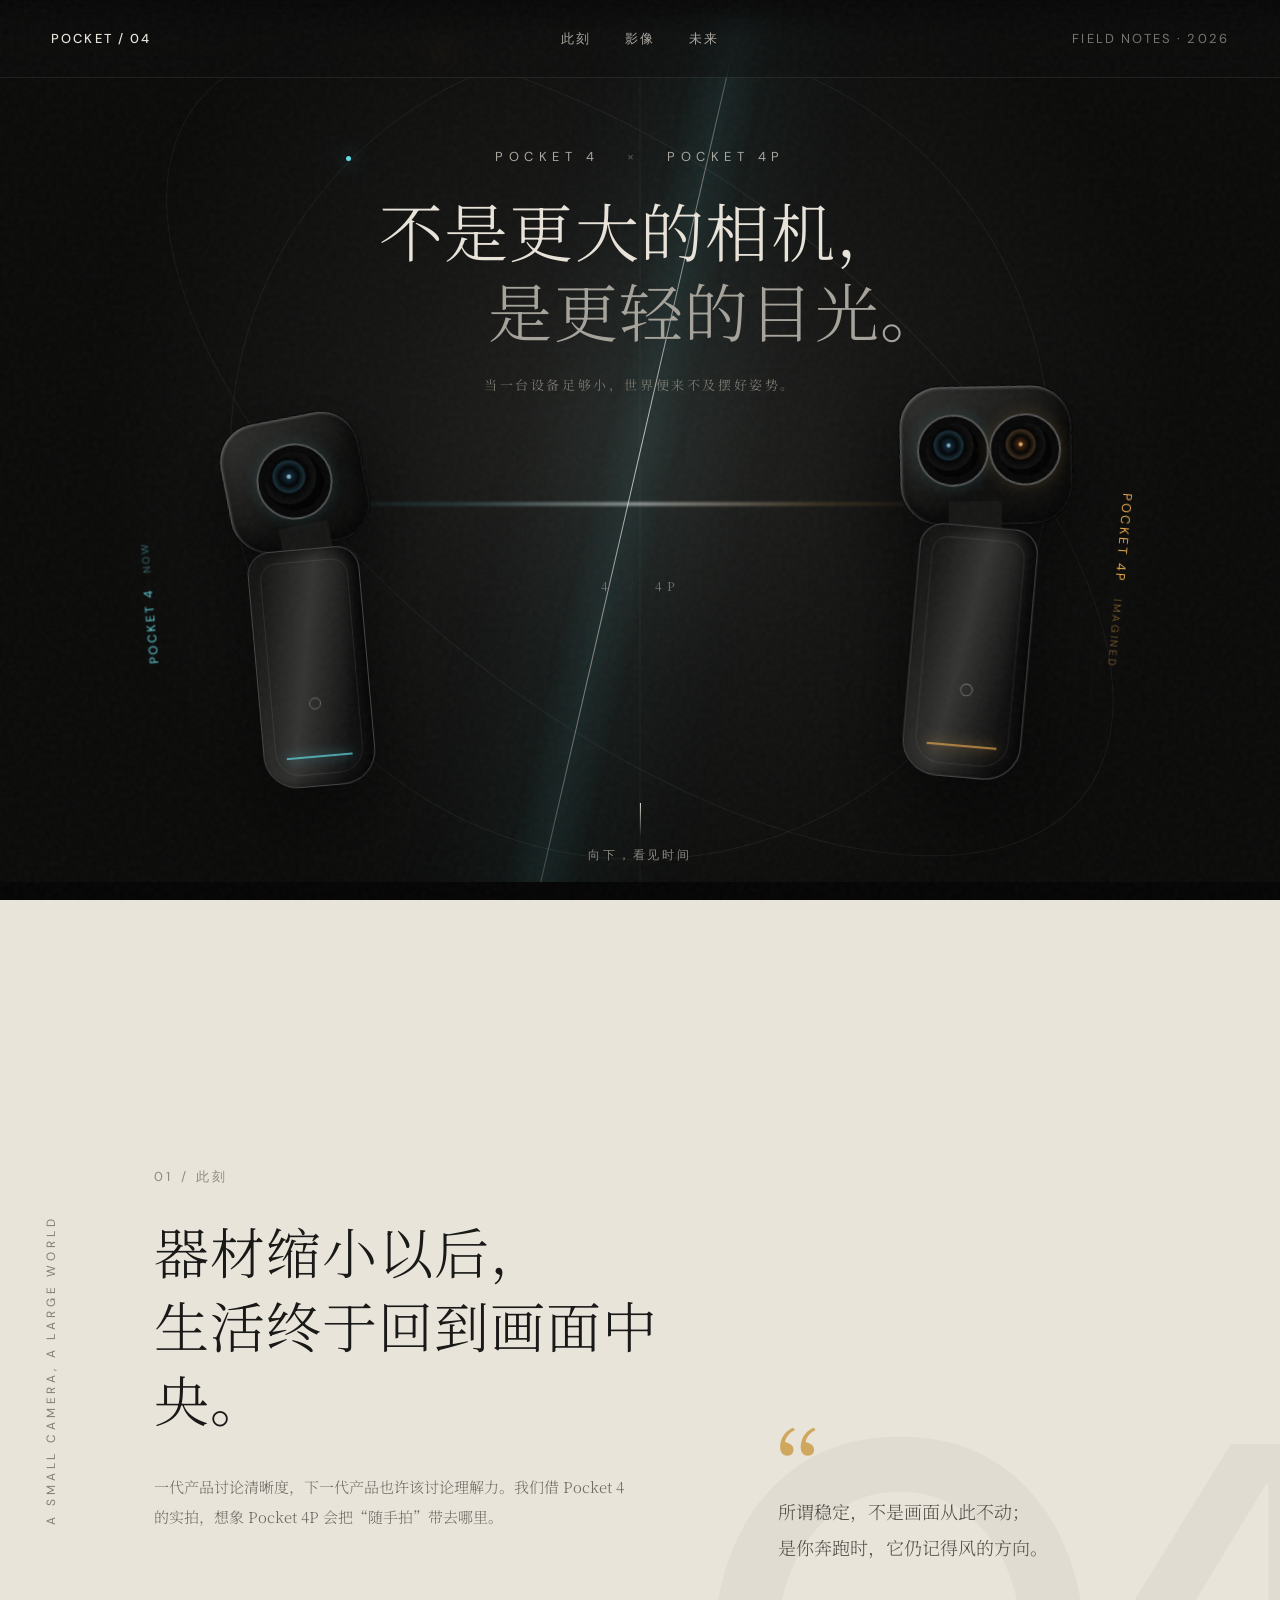
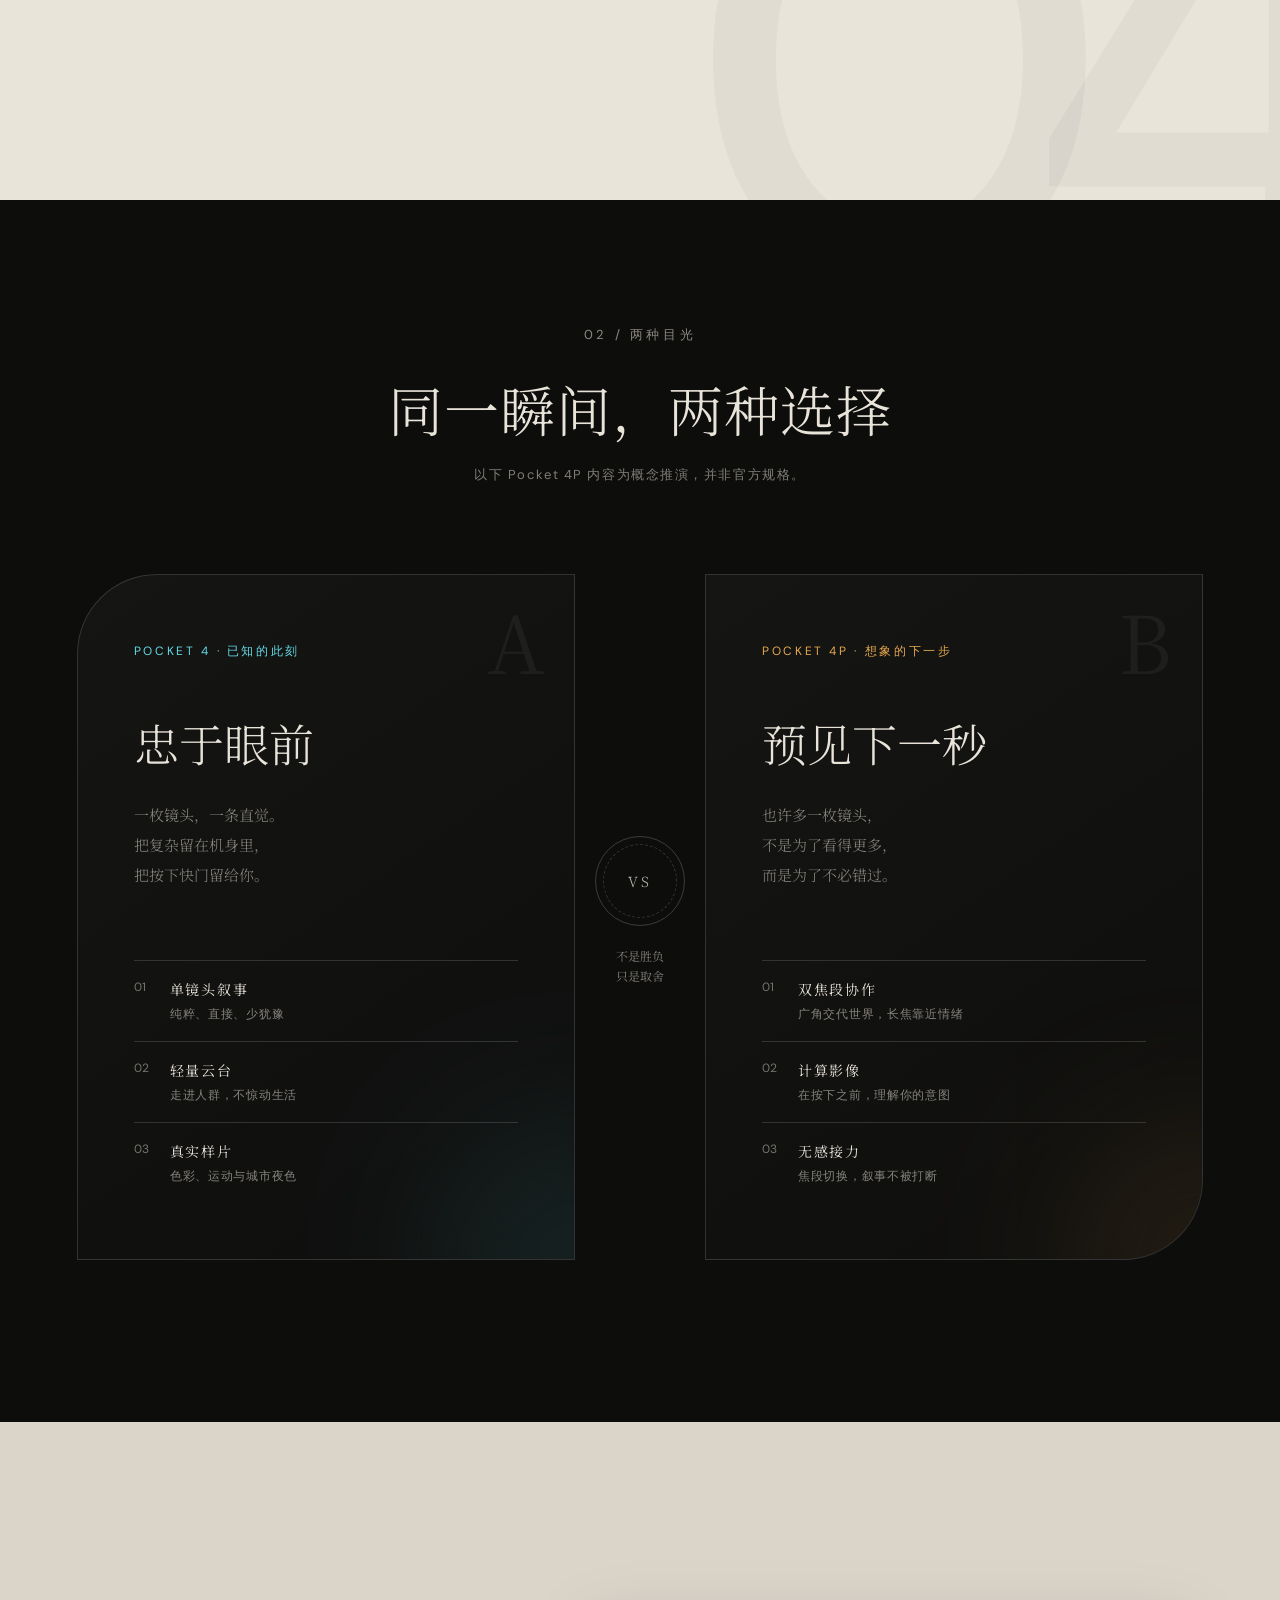
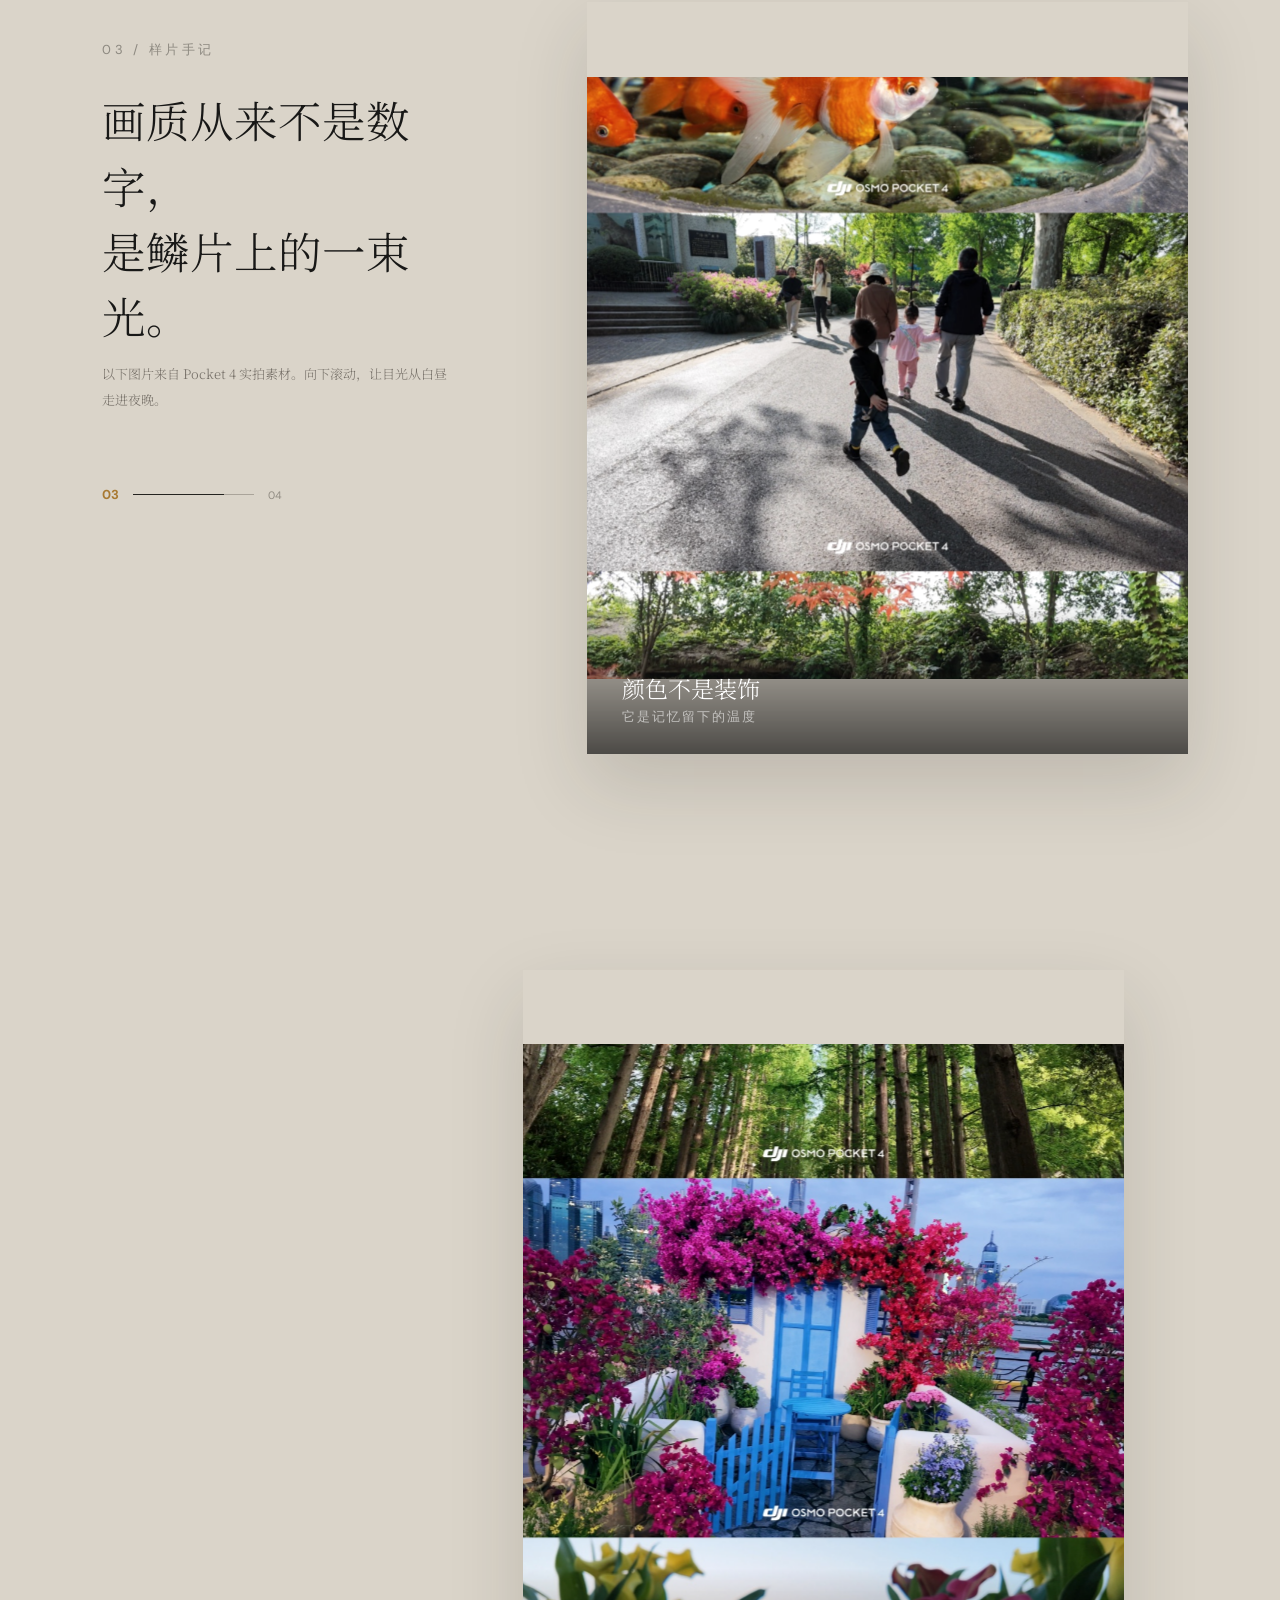
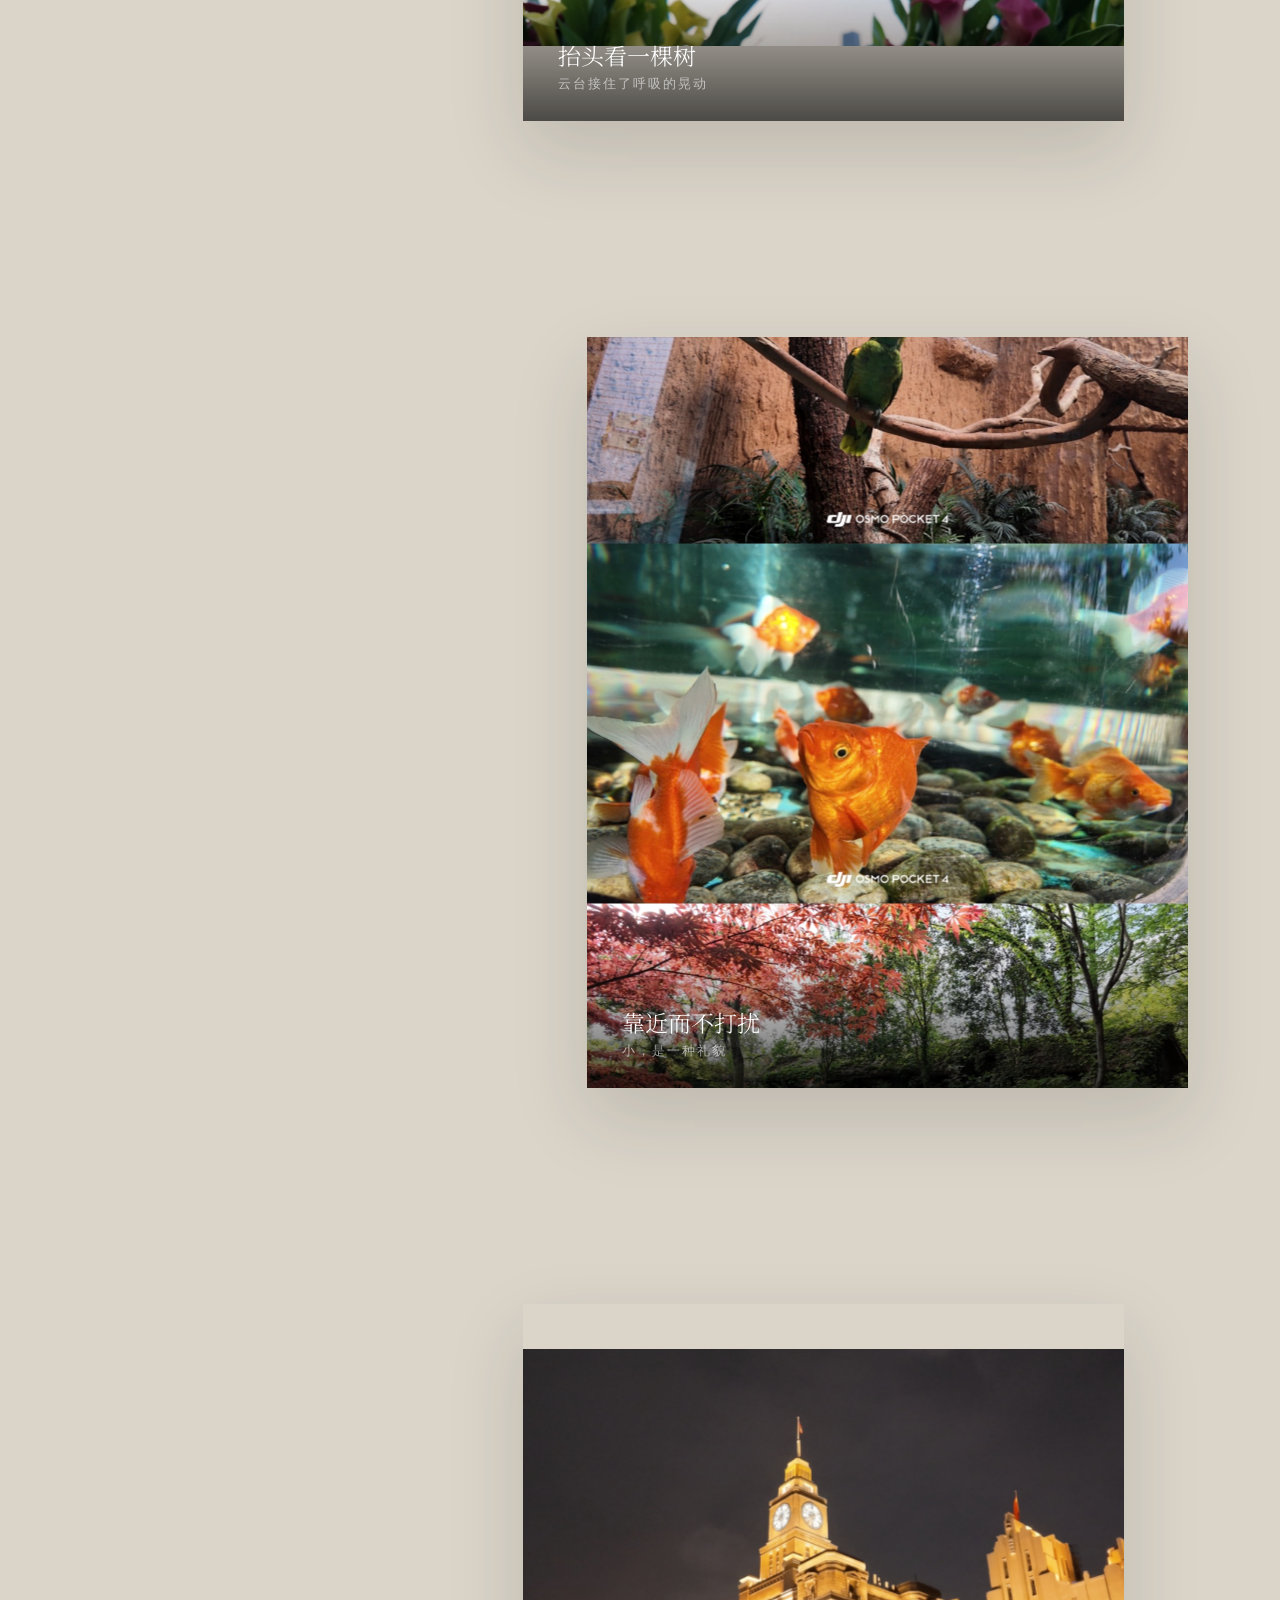
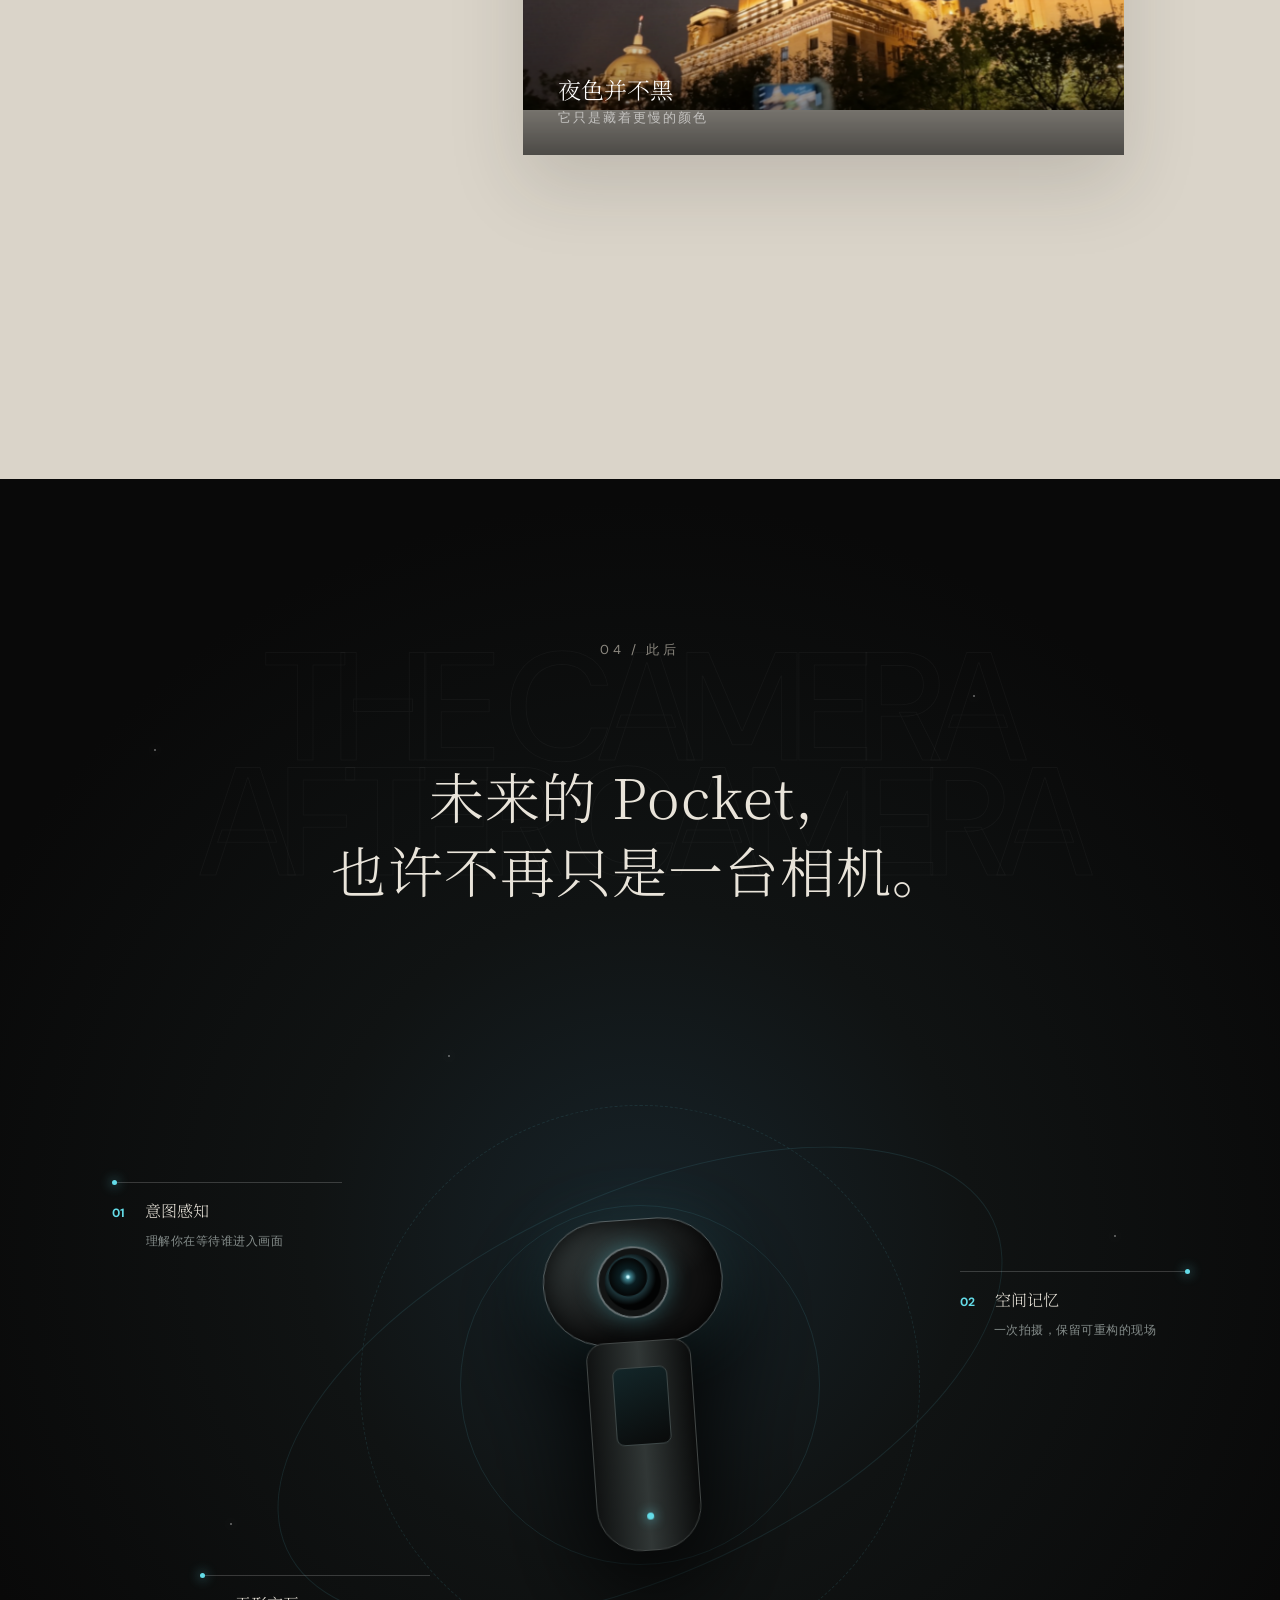
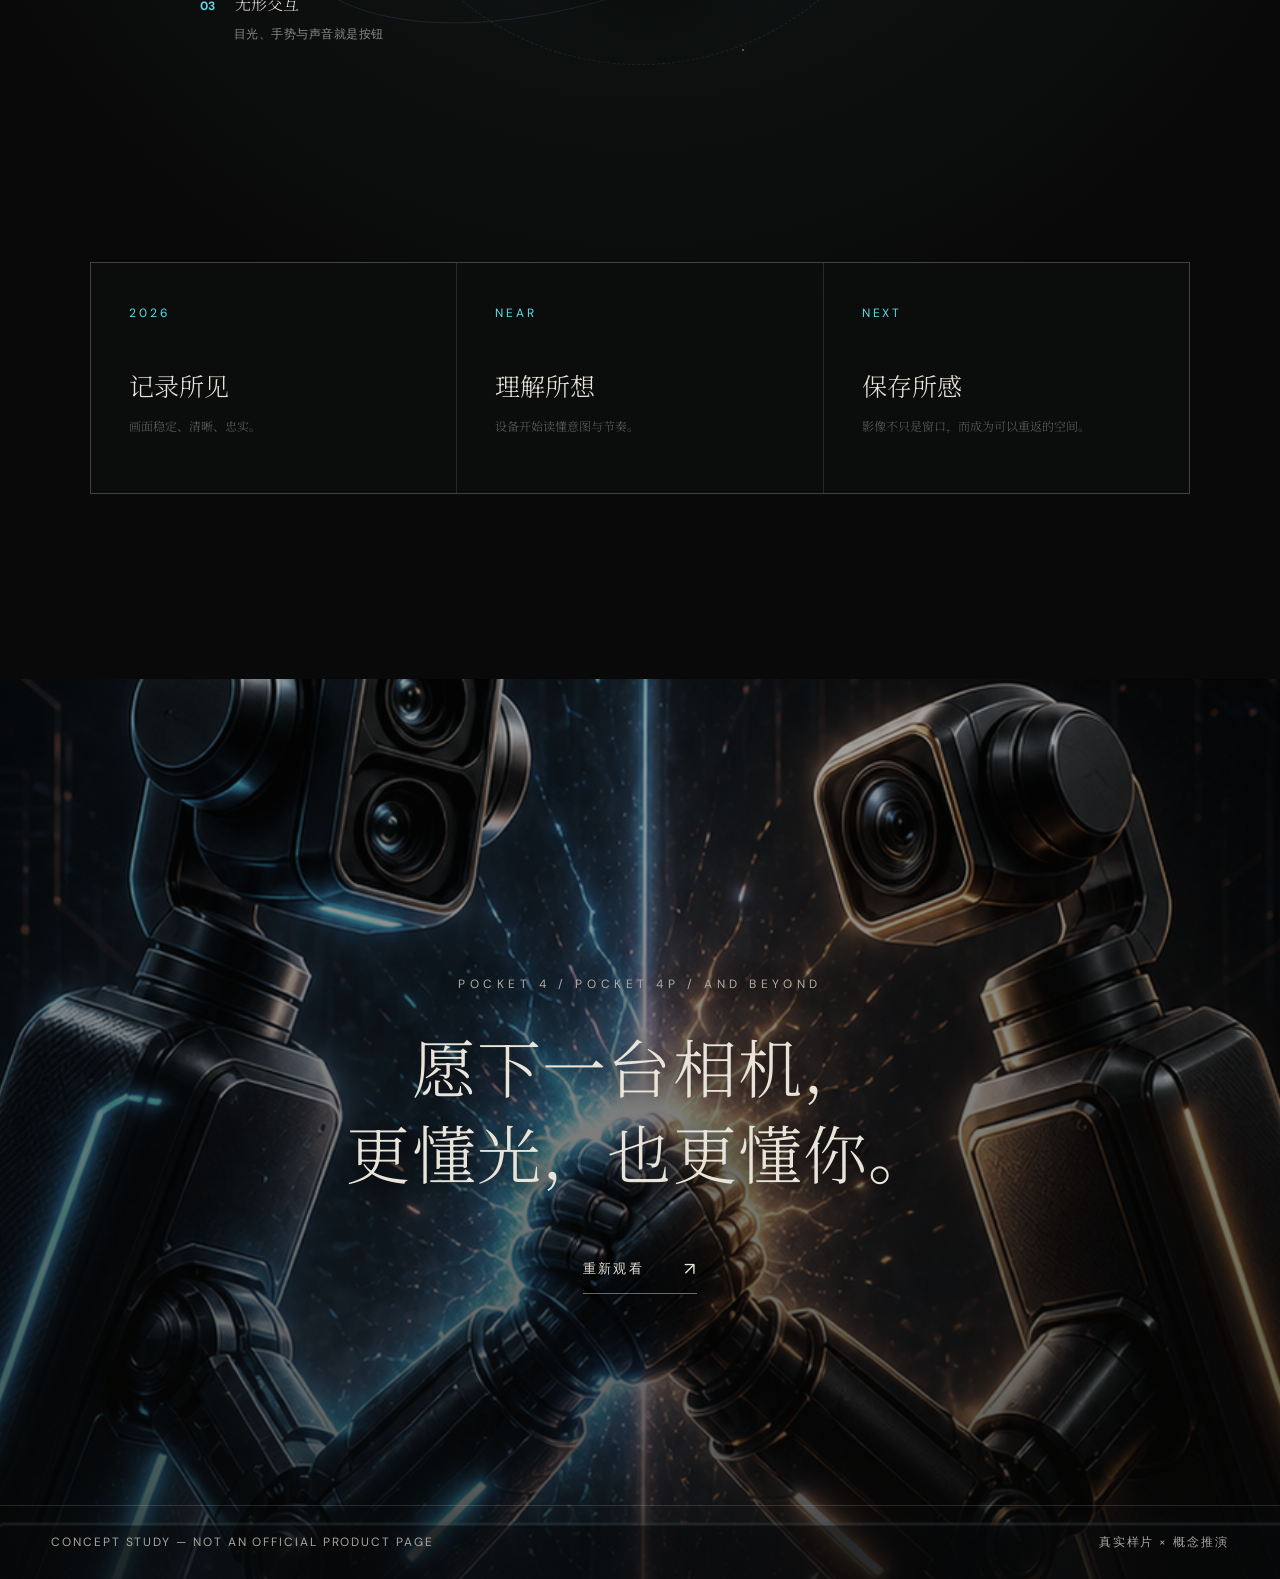
==== public/experience.html @ 09834d15 "Publish Pocket 4 concept site" ====
<!doctype html>
<html lang="zh-CN">
<head>
  <meta charset="UTF-8">
  <meta name="viewport" content="width=device-width, initial-scale=1.0">
  <meta name="theme-color" content="#0b0b0a">
  <title>Pocket 4 × Pocket 4P｜一场关于看见的想象</title>
  <link rel="stylesheet" href="./style.css">
</head>
<body>
  <div class="film-intro" aria-hidden="true">
    <div class="film-intro__mark">
      <span>POCKET / FIELD STUDY</span>
      <b>04</b>
      <i>LOOK CLOSER</i>
    </div>
    <div class="film-intro__shutter"></div>
  </div>
  <div class="cinema-bar cinema-bar--top" aria-hidden="true"></div>
  <div class="cinema-bar cinema-bar--bottom" aria-hidden="true"></div>
  <div class="grain" aria-hidden="true"></div>
  <div class="cursor-glow" aria-hidden="true"></div>
  <div class="progress" aria-hidden="true"><span></span></div>

  <header class="topbar">
    <a class="brand" href="#top" aria-label="返回顶部">POCKET / 04</a>
    <nav>
      <a href="#compare">此刻</a>
      <a href="#images">影像</a>
      <a href="#future">未来</a>
    </nav>
    <span class="edition">FIELD NOTES · 2026</span>
  </header>

  <main id="top">
    <section class="hero">
      <div class="hero-beam" aria-hidden="true"></div>
      <div class="hero-flare" aria-hidden="true"></div>
      <div class="hero-orbit orbit-a"></div>
      <div class="hero-orbit orbit-b"></div>
      <div class="hero-copy">
        <p class="eyebrow reveal">POCKET 4 <i>×</i> POCKET 4P</p>
        <h1 class="reveal">
          <span>不是更大的相机，</span>
          <em>是更轻的目光。</em>
        </h1>
        <p class="hero-intro reveal">当一台设备足够小，世界便来不及摆好姿势。</p>
      </div>

      <div class="device-stage" aria-label="Pocket 4 与 Pocket 4P 概念设备">
        <div class="device device-4" data-depth="-0.7">
          <span class="device-label">POCKET 4 <small>NOW</small></span>
          <div class="gimbal">
            <i class="lens"></i>
          </div>
          <div class="body"><i></i><b></b></div>
        </div>
        <div class="versus">4 <i>/</i> 4P</div>
        <div class="device device-4p" data-depth="0.9">
          <span class="device-label">POCKET 4P <small>IMAGINED</small></span>
          <div class="gimbal dual">
            <i class="lens"></i><i class="lens second"></i>
          </div>
          <div class="body"><i></i><b></b></div>
        </div>
      </div>

      <div class="scroll-cue"><span></span>向下，看见时间</div>
    </section>

    <section class="manifesto">
      <p class="vertical-note">A SMALL CAMERA, A LARGE WORLD</p>
      <div class="manifesto-copy reveal">
        <span class="chapter">01 / 此刻</span>
        <h2>器材缩小以后，<br>生活终于回到画面中央。</h2>
        <p>一代产品讨论清晰度，下一代产品也许该讨论理解力。我们借 Pocket 4 的实拍，想象 Pocket 4P 会把“随手拍”带去哪里。</p>
      </div>
      <div class="quote reveal">
        <b>“</b>
        <p>所谓稳定，不是画面从此不动；<br>是你奔跑时，它仍记得风的方向。</p>
      </div>
    </section>

    <section class="compare" id="compare">
      <div class="section-head reveal">
        <span class="chapter">02 / 两种目光</span>
        <h2>同一瞬间，两种选择</h2>
        <p>以下 Pocket 4P 内容为概念推演，并非官方规格。</p>
      </div>

      <div class="compare-rail">
        <article class="spec-card cyan reveal">
          <span class="card-index">A</span>
          <p class="kicker">POCKET 4 · 已知的此刻</p>
          <h3>忠于眼前</h3>
          <p class="card-poem">一枚镜头，一条直觉。<br>把复杂留在机身里，<br>把按下快门留给你。</p>
          <ul>
            <li><span>01</span><b>单镜头叙事</b><small>纯粹、直接、少犹豫</small></li>
            <li><span>02</span><b>轻量云台</b><small>走进人群，不惊动生活</small></li>
            <li><span>03</span><b>真实样片</b><small>色彩、运动与城市夜色</small></li>
          </ul>
          <div class="card-glow"></div>
        </article>

        <div class="dial reveal" aria-hidden="true">
          <div class="dial-ring"><span>VS</span></div>
          <p>不是胜负<br>只是取舍</p>
        </div>

        <article class="spec-card amber reveal">
          <span class="card-index">B</span>
          <p class="kicker">POCKET 4P · 想象的下一步</p>
          <h3>预见下一秒</h3>
          <p class="card-poem">也许多一枚镜头，<br>不是为了看得更多，<br>而是为了不必错过。</p>
          <ul>
            <li><span>01</span><b>双焦段协作</b><small>广角交代世界，长焦靠近情绪</small></li>
            <li><span>02</span><b>计算影像</b><small>在按下之前，理解你的意图</small></li>
            <li><span>03</span><b>无感接力</b><small>焦段切换，叙事不被打断</small></li>
          </ul>
          <div class="card-glow"></div>
        </article>
      </div>
    </section>

    <section class="image-story" id="images">
      <div class="sticky-copy">
        <span class="chapter">03 / 样片手记</span>
        <h2>画质从来不是数字，<br>是鳞片上的一束光。</h2>
        <p>以下图片来自 Pocket 4 实拍素材。向下滚动，让目光从白昼走进夜晚。</p>
        <div class="story-counter"><b>01</b><span></span><small>04</small></div>
      </div>
      <div class="photo-stack">
        <figure class="photo-card" data-index="01">
          <div class="photo-frame"><img src="./assets/dji_export_photo_20260514223009451.jpg" alt="Pocket 4 实拍金鱼与林间场景"></div>
          <figcaption><span>颜色不是装饰</span><small>它是记忆留下的温度</small></figcaption>
        </figure>
        <figure class="photo-card" data-index="02">
          <div class="photo-frame"><img src="./assets/dji_export_photo_20260514223326597.jpg" alt="Pocket 4 实拍树林与花园场景"></div>
          <figcaption><span>抬头看一棵树</span><small>云台接住了呼吸的晃动</small></figcaption>
        </figure>
        <figure class="photo-card" data-index="03">
          <div class="photo-frame"><img src="./assets/IMG_20260514_221131.jpg" alt="Pocket 4 实拍动物园场景"></div>
          <figcaption><span>靠近而不打扰</span><small>小，是一种礼貌</small></figcaption>
        </figure>
        <figure class="photo-card landscape" data-index="04">
          <div class="photo-frame"><img src="./assets/lv_0_20260514215409.jpg" alt="Pocket 4 实拍城市夜景"></div>
          <figcaption><span>夜色并不黑</span><small>它只是藏着更慢的颜色</small></figcaption>
        </figure>
      </div>
    </section>

    <section class="future" id="future">
      <div class="future-sky" aria-hidden="true">
        <i></i><i></i><i></i><i></i><i></i><i></i>
      </div>
      <div class="future-intro reveal">
        <span class="chapter">04 / 此后</span>
        <p class="super">THE CAMERA<br>AFTER CAMERA</p>
        <h2>未来的 Pocket，<br>也许不再只是一台相机。</h2>
      </div>

      <div class="future-device reveal">
        <div class="halo h1"></div><div class="halo h2"></div><div class="halo h3"></div>
        <div class="concept-cam">
          <div class="concept-eye"><i></i></div>
          <div class="concept-body"><span></span><b></b></div>
        </div>
        <div class="callout c1"><b>01</b><span>意图感知</span><small>理解你在等待谁进入画面</small></div>
        <div class="callout c2"><b>02</b><span>空间记忆</span><small>一次拍摄，保留可重构的现场</small></div>
        <div class="callout c3"><b>03</b><span>无形交互</span><small>目光、手势与声音就是按钮</small></div>
      </div>

      <div class="future-lines">
        <article class="reveal"><span>2026</span><h3>记录所见</h3><p>画面稳定、清晰、忠实。</p></article>
        <article class="reveal"><span>NEAR</span><h3>理解所想</h3><p>设备开始读懂意图与节奏。</p></article>
        <article class="reveal"><span>NEXT</span><h3>保存所感</h3><p>影像不只是窗口，而成为可以重返的空间。</p></article>
      </div>
    </section>

    <section class="closing">
      <div class="closing-image" data-depth="0.2"></div>
      <div class="closing-copy reveal">
        <p>POCKET 4 / POCKET 4P / AND BEYOND</p>
        <h2>愿下一台相机，<br>更懂光，也更懂你。</h2>
        <a href="#top">重新观看 <span>↗</span></a>
      </div>
      <footer>
        <span>CONCEPT STUDY — NOT AN OFFICIAL PRODUCT PAGE</span>
        <span>真实样片 × 概念推演</span>
      </footer>
    </section>
  </main>

  <script src="./script.js"></script>
</body>
</html>
---- public/style.css ----
@import url('https://fonts.googleapis.com/css2?family=DM+Sans:wght@300;400;500&family=Noto+Serif+SC:wght@300;400;600&display=swap');

:root {
  --ink: #10100f;
  --paper: #e9e4da;
  --muted: #9c998f;
  --line: rgba(255,255,255,.14);
  --cyan: #64dce8;
  --amber: #e7a94e;
  --serif: "Noto Serif SC", "Songti SC", serif;
  --sans: "DM Sans", "PingFang SC", sans-serif;
}

* { box-sizing: border-box; }
html { scroll-behavior: smooth; background: var(--ink); }
body { margin: 0; color: var(--paper); background: var(--ink); font-family: var(--sans); overflow-x: hidden; }
a { color: inherit; text-decoration: none; }
img { display: block; width: 100%; }

.film-intro {
  position:fixed; inset:0; z-index:120; display:grid; place-items:center; overflow:hidden;
  background:#050505; animation:intro-leave 1s cubic-bezier(.76,0,.24,1) 2.45s forwards;
}
.film-intro::before {
  content:""; position:absolute; inset:0; opacity:.16;
  background:repeating-linear-gradient(90deg,transparent 0 9.8vw,rgba(255,255,255,.15) 9.85vw 9.9vw);
  transform:perspective(500px) rotateX(70deg) scale(1.8); transform-origin:center bottom;
}
.film-intro__mark { position:relative; display:grid; place-items:center; text-align:center; animation:intro-mark 2.1s ease both; }
.film-intro__mark span,.film-intro__mark i { font-size:13px; letter-spacing:.48em; color:#88857e; font-style:normal; }
.film-intro__mark b {
  font:300 clamp(100px,18vw,260px)/.95 var(--serif); letter-spacing:-.08em; color:transparent;
  -webkit-text-stroke:1px rgba(233,228,218,.8); text-shadow:0 0 60px rgba(100,220,232,.13);
}
.film-intro__shutter {
  position:absolute; left:-20%; right:-20%; top:50%; height:1px; background:white;
  box-shadow:0 0 25px 8px rgba(255,255,255,.6),0 0 90px 25px rgba(100,220,232,.25);
  transform:scaleX(0); animation:shutter 1s cubic-bezier(.76,0,.24,1) 1.75s both;
}
@keyframes intro-mark { 0%{opacity:0;filter:blur(18px);transform:scale(.86)} 35%,75%{opacity:1;filter:blur(0);transform:scale(1)} 100%{opacity:0;filter:blur(8px);transform:scale(1.05)} }
@keyframes shutter { 0%{transform:scaleX(0)} 45%{transform:scaleX(1)} 60%{height:1px} 100%{height:120vh;transform:scaleX(1);opacity:0} }
@keyframes intro-leave { to{opacity:0;visibility:hidden;pointer-events:none} }
.cinema-bar { position:fixed; left:0; right:0; height:clamp(8px,1.4vw,22px); background:#050505; z-index:39; pointer-events:none; }
.cinema-bar--top { top:0; }
.cinema-bar--bottom { bottom:0; }

.grain {
  position: fixed; inset: 0; z-index: 50; pointer-events: none; opacity: .045;
  background-image: url("data:image/svg+xml,%3Csvg viewBox='0 0 200 200' xmlns='http://www.w3.org/2000/svg'%3E%3Cfilter id='n'%3E%3CfeTurbulence type='fractalNoise' baseFrequency='.85' numOctaves='4' stitchTiles='stitch'/%3E%3C/filter%3E%3Crect width='100%25' height='100%25' filter='url(%23n)' opacity='.8'/%3E%3C/svg%3E");
}
.cursor-glow {
  position: fixed; width: 36vw; height: 36vw; border-radius: 50%; pointer-events: none; z-index: 0;
  background: radial-gradient(circle, rgba(100,220,232,.06), transparent 65%); transform: translate(-50%,-50%);
  transition: opacity .3s; mix-blend-mode: screen;
}
.progress { position: fixed; left: 0; top: 0; width: 100%; height: 2px; z-index: 80; }
.progress span { display: block; height: 100%; width: 0; background: linear-gradient(90deg,var(--cyan),var(--amber)); }

.topbar {
  position: fixed; z-index: 40; top: 0; left: 0; right: 0; height: 78px; padding: 0 4vw;
  display: grid; grid-template-columns: 1fr auto 1fr; align-items: center;
  border-bottom: 1px solid rgba(255,255,255,.08); backdrop-filter: blur(14px); background: rgba(16,16,15,.42);
  font-size: 13px; letter-spacing: .16em;
}
.brand { font-weight: 500; }
.topbar nav { display: flex; gap: 34px; color: #aaa79f; }
.topbar nav a { transition: color .3s; }
.topbar nav a:hover { color: white; }
.edition { justify-self: end; color: #77756f; }

.hero { min-height: 100svh; position: relative; display: grid; place-items: center; overflow: hidden; isolation: isolate; }
.hero::before {
  content:""; position: absolute; inset: 0;
  background: radial-gradient(circle at 50% 48%, #242422 0, #151514 32%, #0b0b0a 68%);
}
.hero::after {
  content:""; position:absolute; inset:0; opacity:.18;
  background: linear-gradient(90deg,transparent 49.9%,rgba(255,255,255,.2) 50%,transparent 50.1%);
}
.hero-beam {
  position:absolute; z-index:2; left:50%; top:-25%; width:1px; height:150%;
  background:linear-gradient(transparent,rgba(255,255,255,.72),transparent);
  box-shadow:0 0 35px 10px rgba(100,220,232,.12),0 0 120px 45px rgba(100,220,232,.07);
  transform:rotate(13deg); animation:beam-scan 8s ease-in-out infinite;
}
.hero-flare {
  position:absolute; z-index:2; left:50%; top:56%; width:56vw; height:4px; transform:translate(-50%,-50%);
  background:linear-gradient(90deg,transparent,rgba(100,220,232,.35),white,rgba(231,169,78,.35),transparent);
  filter:blur(1px); opacity:.45; animation:flare-breathe 4s ease-in-out infinite;
}
@keyframes beam-scan { 0%,100%{transform:translateX(-25vw) rotate(13deg);opacity:.2} 50%{transform:translateX(25vw) rotate(13deg);opacity:.85} }
@keyframes flare-breathe { 50%{width:80vw;opacity:.75;filter:blur(2px)} }
.hero-orbit { position: absolute; border: 1px solid rgba(255,255,255,.06); border-radius: 50%; animation: spin 36s linear infinite; margin-top:var(--hero-drift,0); }
.hero-orbit::after { content:""; position:absolute; width:5px; height:5px; background:var(--cyan); border-radius:50%; top:14%; left:14%; box-shadow:0 0 20px var(--cyan); }
.orbit-a { width: 64vw; height: 64vw; }
.orbit-b { width: 88vw; height: 42vw; transform: rotate(38deg); animation-direction: reverse; animation-duration: 48s; }
.orbit-b::after { background: var(--amber); box-shadow:0 0 20px var(--amber); }
@keyframes spin { to { transform: rotate(360deg); } }

.hero-copy { position: absolute; z-index: 4; top: 15vh; left: 0; right: 0; text-align: center; pointer-events:none; }
.eyebrow { color:#aaa79f; font-size:13px; letter-spacing:.42em; }
.eyebrow i { margin:0 1.5em; color:#555; font-style:normal; }
.hero h1 { font-family:var(--serif); font-weight:300; font-size:clamp(40px,5vw,78px); line-height:1.25; margin:24px 0 0; letter-spacing:.02em; }
.hero h1 span,.hero h1 em { display:block; }
.hero h1 em { font-style:normal; color:#a6a39b; transform:translateX(1.2em); }
.hero-intro { margin-top:26px; color:#79776f; font-family:var(--serif); letter-spacing:.2em; font-size:13px; }

.device-stage { position:relative; z-index:3; width:min(900px,88vw); height:430px; margin-top:30vh; display:flex; justify-content:space-between; align-items:center; perspective:1200px; }
.device { width:230px; height:390px; position:relative; filter:drop-shadow(0 30px 40px rgba(0,0,0,.65)); transition:transform .18s ease-out; }
.device-label { position:absolute; top:45%; white-space:nowrap; font-size:12px; letter-spacing:.2em; color:var(--cyan); transform:rotate(-90deg); left:-102px; }
.device-label small { opacity:.45; margin-left:10px; }
.device-4p .device-label { color:var(--amber); transform:rotate(90deg); right:-104px; left:auto; }
.gimbal { position:absolute; left:45px; top:12px; width:140px; height:130px; border-radius:38px; background:linear-gradient(145deg,#343432,#10100f 60%); box-shadow:inset 1px 1px 3px #777, inset -5px -8px 18px #050505,0 0 0 1px #020202; transform:rotate(-6deg); }
.gimbal::after { content:""; position:absolute; width:50px; height:70px; background:#171716; bottom:-48px; left:45px; border-radius:0 0 18px 18px; z-index:-1; }
.lens { position:absolute; width:72px; height:72px; top:28px; left:34px; border-radius:50%; background:radial-gradient(circle at 42% 40%,#81adbf 0 3%,#0e2534 6%,#030507 20%,#172c35 32%,#030303 36%,#111 55%,#020202 58%); border:7px solid #080808; box-shadow:0 0 0 2px #555,0 0 18px rgba(100,220,232,.18); }
.dual { width:162px; left:34px; }
.dual .lens { left:18px; width:64px; height:64px; }
.dual .second { left:86px; background:radial-gradient(circle at 42% 40%,#d3a669 0 3%,#40230d 6%,#030303 20%,#382a1a 32%,#030303 36%,#111 55%,#020202 58%); box-shadow:0 0 0 2px #555,0 0 18px rgba(231,169,78,.22); }
.body { position:absolute; top:144px; left:60px; width:112px; height:238px; border-radius:23px 23px 34px 34px; background:linear-gradient(100deg,#0c0c0b,#353533 45%,#111 80%); border:1px solid #444; box-shadow:inset 7px 0 12px rgba(255,255,255,.04), inset -7px 0 14px #050505; }
.body::after { content:""; position:absolute; inset:11px; border:1px solid rgba(255,255,255,.08); border-radius:16px 16px 25px 25px; }
.body i { position:absolute; width:12px; height:12px; border-radius:50%; bottom:76px; left:50%; transform:translateX(-50%); border:1px solid #666; }
.body b { position:absolute; bottom:28px; left:22px; right:22px; height:2px; background:var(--cyan); box-shadow:0 0 12px var(--cyan); opacity:.7; }
.device-4p .body b { background:var(--amber); box-shadow:0 0 12px var(--amber); }
.device-4 { transform:translateY(15px) rotate(-5deg); }
.device-4p { transform:translateY(-5px) rotate(5deg) scale(1.06); }
.versus { font-family:var(--serif); color:#777; font-size:12px; letter-spacing:.4em; }
.versus i { color:#333; font-style:normal; margin:0 9px; }
.scroll-cue { position:absolute; z-index:3; bottom:4vh; left:50%; transform:translateX(-50%); color:#8b8881; font-size:12px; letter-spacing:.24em; display:flex; flex-direction:column; align-items:center; gap:10px; }
.scroll-cue span { width:1px; height:34px; background:linear-gradient(var(--paper),transparent); animation:scroll 1.8s ease-in-out infinite; transform-origin:top; }
@keyframes scroll { 0%,100%{transform:scaleY(.25);opacity:.3} 50%{transform:scaleY(1);opacity:1} }

.manifesto { min-height:100vh; position:relative; display:grid; grid-template-columns:1.2fr .8fr; align-items:center; gap:8vw; padding:12vw; background:var(--paper); color:#191918; overflow:hidden; }
.manifesto::after { content:"04"; position:absolute; right:-.08em; bottom:-.28em; font-size:48vw; font-weight:500; line-height:1; color:rgba(0,0,0,.035); letter-spacing:-.12em; }
.vertical-note { position:absolute; left:4vw; top:50%; transform:rotate(-90deg) translateX(-50%); transform-origin:left; font-size:12px; letter-spacing:.32em; color:#817d75; }
.chapter { display:block; color:#8d8980; font-size:13px; letter-spacing:.28em; margin-bottom:28px; text-transform:uppercase; }
.manifesto h2,.section-head h2,.future h2,.closing h2 { font:300 clamp(34px,4.3vw,68px)/1.35 var(--serif); letter-spacing:.02em; margin:0; }
.manifesto-copy { transform:translateY(var(--manifesto-shift,0)); transition:transform .15s linear; }
.manifesto-copy>p { width:min(480px,100%); color:#6f6b64; font:300 15px/2 var(--serif); margin:36px 0 0; }
.quote { align-self:end; margin-bottom:7vh; position:relative; z-index:2; }
.quote b { font:100px/1 var(--serif); color:#d0a85d; position:absolute; left:-55px; top:-55px; }
.quote p { font:300 18px/2 var(--serif); color:#535049; }

.compare { padding:14vh 6vw 18vh; background:#0d0d0c; min-height:110vh; position:relative; }
.section-head { text-align:center; margin:0 auto 90px; }
.section-head p { color:#817e77; font-size:13px; letter-spacing:.12em; margin-top:20px; }
.compare-rail { display:grid; grid-template-columns:1fr 130px 1fr; max-width:1240px; margin:auto; align-items:center; }
.spec-card { min-height:620px; position:relative; overflow:hidden; padding:56px; border:1px solid var(--line); background:linear-gradient(145deg,rgba(255,255,255,.035),rgba(255,255,255,.008)); }
.spec-card:first-child { border-radius:80px 0 0 0; }
.spec-card:last-child { border-radius:0 0 80px 0; }
.card-index { position:absolute; top:25px; right:30px; font:80px/1 var(--serif); opacity:.06; }
.kicker { font-size:12px; letter-spacing:.22em; color:var(--cyan); }
.amber .kicker { color:var(--amber); }
.spec-card h3 { font:300 45px var(--serif); margin:50px 0 25px; }
.card-poem { color:#8b8881; font:300 15px/2 var(--serif); }
.spec-card ul { list-style:none; padding:0; margin:70px 0 0; }
.spec-card li { display:grid; grid-template-columns:36px 1fr; padding:18px 0; border-top:1px solid var(--line); }
.spec-card li span { grid-row:1/3; color:#77746d; font-size:12px; }
.spec-card li b { font:400 14px var(--serif); letter-spacing:.12em; }
.spec-card li small { color:#85827b; margin-top:7px; font-size:12px; letter-spacing:.06em; }
.card-glow { position:absolute; width:220px; height:220px; right:-110px; bottom:-110px; border-radius:50%; background:var(--cyan); filter:blur(100px); opacity:.18; }
.amber .card-glow { background:var(--amber); }
.dial { position:relative; z-index:3; text-align:center; color:#85817a; font:12px/1.7 var(--serif); }
.dial-ring { width:90px; height:90px; margin:auto auto 20px; border-radius:50%; border:1px solid #3e3d39; display:grid; place-items:center; position:relative; background:#0d0d0c; }
.dial-ring::before { content:""; position:absolute; inset:7px; border:1px dashed #333; border-radius:50%; animation:spin 15s linear infinite; }
.dial-ring span { font:300 14px var(--serif); color:#b8b4aa; letter-spacing:.2em; }

.image-story { position:relative; display:grid; grid-template-columns:42% 58%; background:#dad4c9; color:#181817; padding:0 4vw 12vh; }
.sticky-copy { height:100vh; position:sticky; top:0; display:flex; flex-direction:column; justify-content:center; padding:0 7vw 0 4vw; }
.sticky-copy h2 { font:300 clamp(30px,3.4vw,55px)/1.5 var(--serif); margin:0; }
.sticky-copy>p { color:#777169; font:300 13px/2 var(--serif); max-width:380px; }
.story-counter { margin-top:60px; display:flex; align-items:center; gap:14px; width:180px; font-size:13px; }
.story-counter b { color:#a87931; }
.story-counter span { height:1px; flex:1; background:#aaa49a; position:relative; overflow:hidden; }
.story-counter span::after { content:""; display:block; width:var(--story-progress,25%); height:100%; background:#242320; transition:width .4s; }
.story-counter small { color:#918c83; }
.photo-stack { padding-top:20vh; }
.photo-card { width:88%; margin:0 auto 24vh; position:relative; box-shadow:0 30px 70px rgba(35,31,25,.15); }
.photo-card:nth-child(even) { transform:translateX(-5vw); }
.photo-frame { overflow:hidden; position:relative; clip-path:inset(var(--clip, 10%) 0 var(--clip, 10%) 0); transition:clip-path 1.2s cubic-bezier(.2,.8,.2,1); }
.photo-card.active .photo-frame { --clip:0%; }
.photo-frame::after { content:""; position:absolute; inset:0; background:linear-gradient(110deg,transparent 35%,rgba(255,255,255,.13) 49%,transparent 63%); transform:translateX(-120%); }
.photo-card.active .photo-frame::after { animation:photo-sheen 1.8s ease .3s both; }
@keyframes photo-sheen { to{transform:translateX(120%)} }
.photo-card img { aspect-ratio:4/5; object-fit:cover; object-position:center; filter:saturate(.85) contrast(1.04); transform:scale(var(--image-scale,1.08)) translateY(var(--image-y,0)); will-change:transform; }
.photo-card.landscape img { aspect-ratio:4/3; }
.photo-card figcaption { position:absolute; bottom:0; left:0; right:0; padding:70px 35px 28px; color:white; background:linear-gradient(transparent,rgba(0,0,0,.65)); }
.photo-card figcaption span { display:block; font:300 23px var(--serif); }
.photo-card figcaption small { color:rgba(255,255,255,.58); letter-spacing:.15em; }

.future { min-height:200vh; position:relative; padding:18vh 7vw; overflow:hidden; background:radial-gradient(circle at 50% 42%,#172329 0,#101313 27%,#090909 60%); }
.future-sky { position:absolute; inset:0; }
.future-sky i { position:absolute; width:2px; height:2px; border-radius:50%; background:white; opacity:.4; box-shadow:0 0 10px white; animation:pulse 3s infinite; }
.future-sky i:nth-child(1){left:12%;top:15%}.future-sky i:nth-child(2){left:76%;top:12%;animation-delay:.5s}.future-sky i:nth-child(3){left:87%;top:42%;animation-delay:1s}.future-sky i:nth-child(4){left:18%;top:58%;animation-delay:1.5s}.future-sky i:nth-child(5){left:58%;top:65%;animation-delay:2s}.future-sky i:nth-child(6){left:35%;top:32%;animation-delay:2.5s}
@keyframes pulse { 50% { opacity:1; transform:scale(2); } }
.future-intro { text-align:center; position:relative; z-index:2; }
.super { position:absolute; left:0; right:0; top:10px; margin:0; font-size:12vw; font-weight:500; line-height:.75; letter-spacing:-.08em; color:transparent; -webkit-text-stroke:1px rgba(255,255,255,.035); }
.future-intro h2 { position:relative; padding-top:8vh; }
.future-device { height:90vh; min-height:700px; position:relative; display:grid; place-items:center; max-width:1100px; margin:8vh auto 0; }
.halo { position:absolute; border:1px solid rgba(100,220,232,.11); border-radius:50%; }
.h1{width:360px;height:360px;animation:spin 20s linear infinite}.h2{width:560px;height:560px;border-style:dashed;animation:spin 40s linear infinite reverse}.h3{width:780px;height:380px;transform:rotate(-25deg)}
.concept-cam { position:relative; z-index:2; width:180px; filter:drop-shadow(0 40px 50px #000); animation:float 5s ease-in-out infinite; rotate:var(--future-turn,0deg); }
@keyframes float { 50%{transform:translateY(-18px) rotate(1deg)} }
.concept-eye { width:180px; height:125px; border:1px solid #596365; border-radius:62px; background:linear-gradient(145deg,#3d4646,#111 65%); display:grid; place-items:center; box-shadow:inset 0 0 30px #000,0 0 60px rgba(100,220,232,.12); }
.concept-eye i { width:68px; height:68px; border-radius:50%; border:6px solid #121414; background:radial-gradient(circle at 42% 40%,#ccfaff 0 3%,#438996 5%,#0a1d21 18%,#050707 40%,#1e363b 42%,#020303 60%); box-shadow:0 0 0 2px #687173,0 0 25px rgba(100,220,232,.45); }
.concept-body { width:105px; height:210px; margin:-3px auto 0; border-radius:18px 18px 45px 45px; border:1px solid #424746; background:linear-gradient(90deg,#101212,#313736 50%,#0b0c0c); position:relative; }
.concept-body span { position:absolute; width:55px; height:78px; border:1px solid #424; border-color:#3e4848; border-radius:8px; top:25px; left:24px; background:linear-gradient(160deg,#132629,#090a0a); }
.concept-body b { position:absolute; width:7px; height:7px; border-radius:50%; background:var(--cyan); box-shadow:0 0 12px var(--cyan); left:49px; bottom:30px; }
.callout { position:absolute; width:230px; border-top:1px solid rgba(255,255,255,.18); padding-top:16px; }
.callout::before { content:""; position:absolute; top:-3px; width:5px; height:5px; border-radius:50%; background:var(--cyan); box-shadow:0 0 12px var(--cyan); }
.callout b { font-size:12px; color:var(--cyan); margin-right:20px; }
.callout span { font:300 16px var(--serif); }
.callout small { display:block; color:#858d8b; margin:10px 0 0 34px; font-size:12px; line-height:1.6; letter-spacing:.04em; }
.c1{left:2%;top:25%}.c2{right:0;top:36%}.c3{left:10%;bottom:18%}
.c2::before{right:0}
.future-lines { max-width:1100px; margin:8vh auto 0; display:grid; grid-template-columns:repeat(3,1fr); gap:1px; background:rgba(255,255,255,.12); border:1px solid rgba(255,255,255,.12); }
.future-lines article { background:#0b0d0d; padding:38px; min-height:230px; }
.future-lines span { color:var(--cyan); font-size:12px; letter-spacing:.24em; }
.future-lines h3 { font:300 25px var(--serif); margin:45px 0 12px; }
.future-lines p { color:#5e6260; font:300 12px/1.8 var(--serif); }

.closing { height:100vh; position:relative; display:flex; align-items:center; justify-content:center; overflow:hidden; }
.closing-image { position:absolute; inset:-8%; background:linear-gradient(rgba(7,7,6,.32),rgba(7,7,6,.72)),url("./pocket4_cover_dualcamera_art.png") center 50%/cover; filter:saturate(.55); }
.closing-copy { position:relative; text-align:center; z-index:2; text-shadow:0 2px 20px #000; }
.closing-copy>p { font-size:12px; letter-spacing:.38em; color:#b0ada5; }
.closing h2 { margin:30px 0 50px; font-size:clamp(38px,5vw,72px); }
.closing a { display:inline-flex; align-items:center; gap:40px; border-bottom:1px solid rgba(255,255,255,.4); padding:12px 0; font-size:13px; letter-spacing:.16em; }
.closing a span { font-size:18px; transition:transform .3s; }
.closing a:hover span { transform:translate(5px,-5px); }
footer { position:absolute; bottom:0; left:0; right:0; z-index:2; padding:28px 4vw; border-top:1px solid rgba(255,255,255,.13); display:flex; justify-content:space-between; font-size:12px; letter-spacing:.16em; color:#aaa69e; }

.reveal { opacity:0; transform:translateY(28px); transition:opacity 1s ease,transform 1s cubic-bezier(.2,.8,.2,1); }
.reveal.visible { opacity:1; transform:translateY(0); }

@media (max-width: 800px) {
  .topbar { grid-template-columns:1fr auto; height:64px; }
  .topbar nav { display:none; }
  .edition { font-size:12px; }
  .hero-copy { top:14vh; padding:0 7vw; }
  .hero h1 { font-size:39px; }
  .hero h1 em { transform:none; }
  .device-stage { width:100%; height:360px; margin-top:32vh; transform:scale(.75); }
  .device { flex:0 0 200px; }
  .versus { position:absolute; left:50%; top:48%; transform:translate(-50%,-50%); z-index:5; background:#111; padding:12px; border-radius:50%; }
  .manifesto { grid-template-columns:1fr; padding:18vh 9vw; }
  .quote { margin-left:45px; }
  .compare { padding-left:5vw; padding-right:5vw; }
  .compare-rail { grid-template-columns:1fr; gap:28px; }
  .dial { padding:20px; }
  .spec-card { min-height:auto; padding:38px 28px; }
  .spec-card:first-child,.spec-card:last-child { border-radius:32px 0; }
  .image-story { display:block; padding:0 6vw 12vh; }
  .sticky-copy { height:auto; position:relative; padding:14vh 3vw 10vh; }
  .photo-stack { padding:0; }
  .photo-card,.photo-card:nth-child(even) { width:100%; margin-bottom:12vh; transform:none; }
  .future { padding-left:5vw; padding-right:5vw; }
  .future-device { transform:scale(.8); margin-left:-10vw; margin-right:-10vw; }
  .callout { width:190px; }
  .c1{left:0}.c2{right:0}.c3{left:0}
  .future-lines { grid-template-columns:1fr; }
  footer { gap:20px; line-height:1.7; }
  .film-intro__mark span,.film-intro__mark i { font-size:12px; letter-spacing:.28em; }
  .cinema-bar { height:8px; }
}

@media (prefers-reduced-motion: reduce) {
  *,*::before,*::after { animation-duration:.01ms!important; animation-iteration-count:1!important; scroll-behavior:auto!important; }
  .reveal { opacity:1; transform:none; }
}
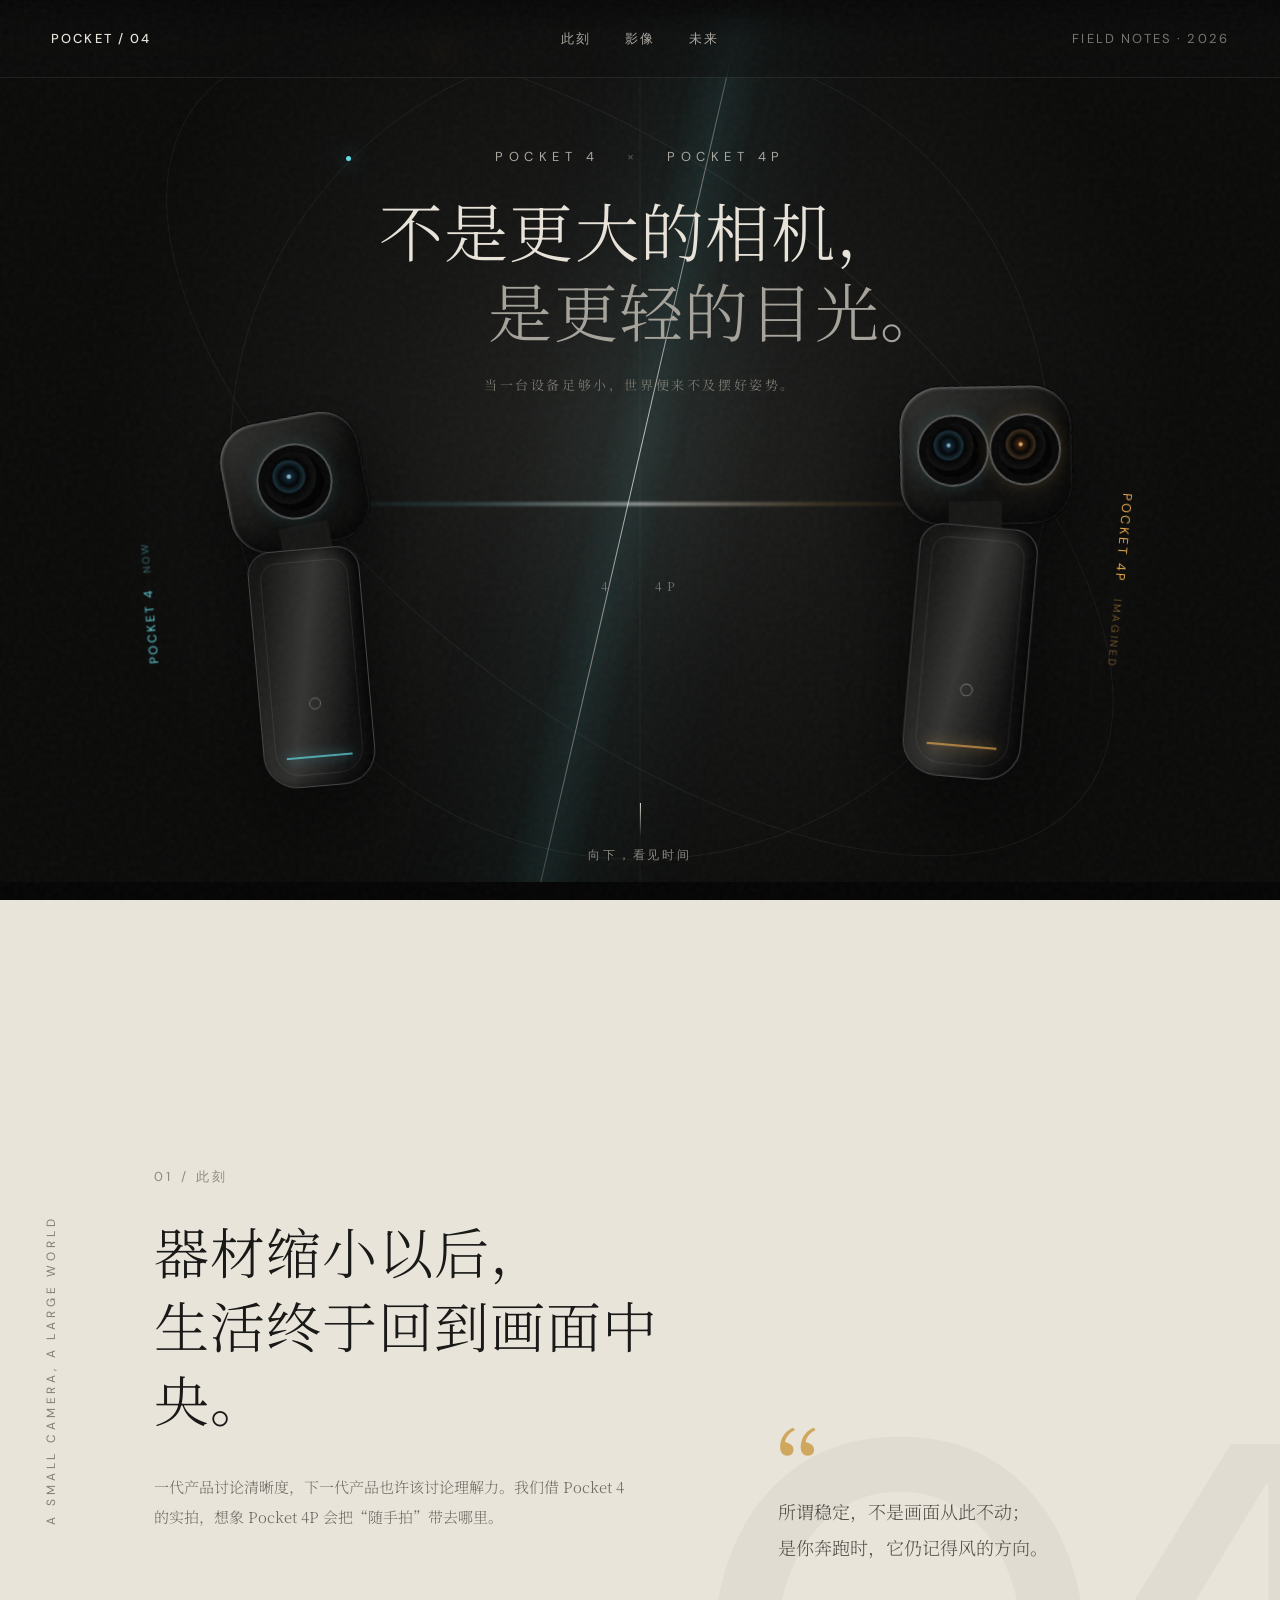
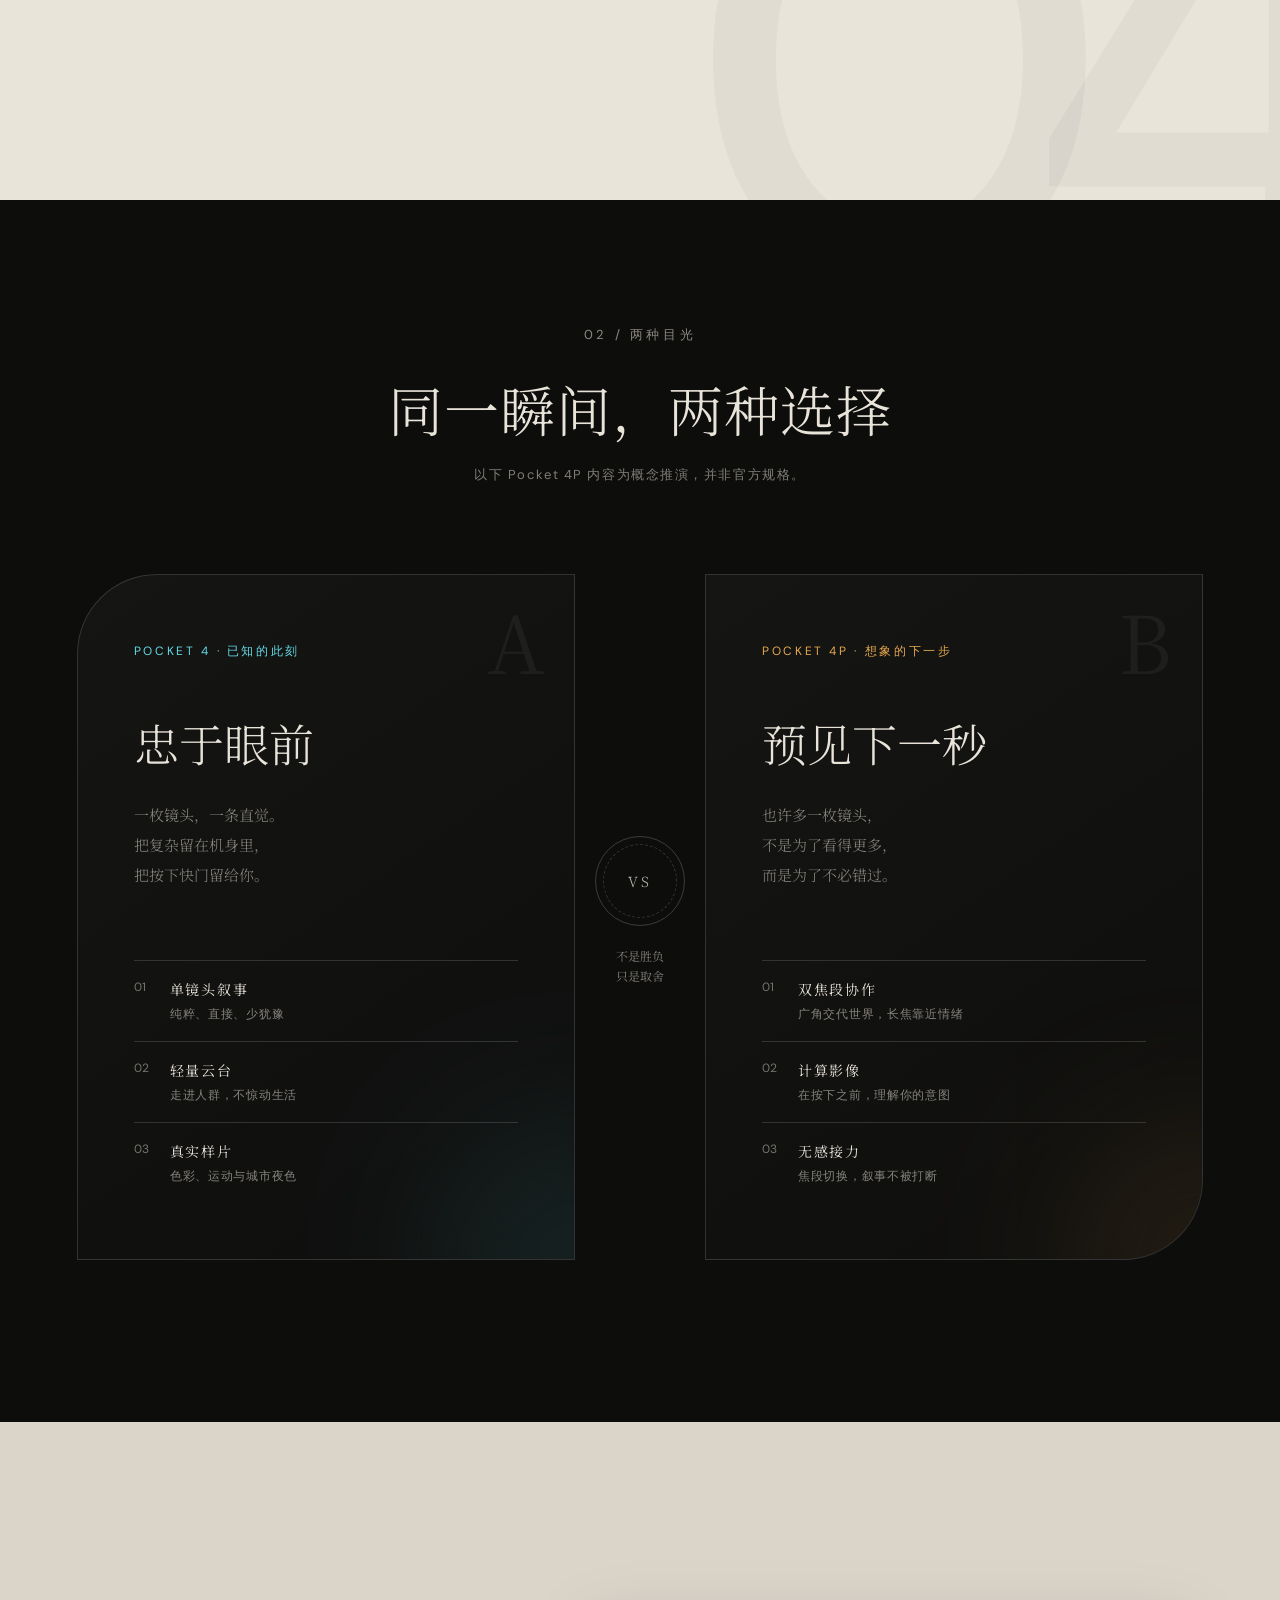
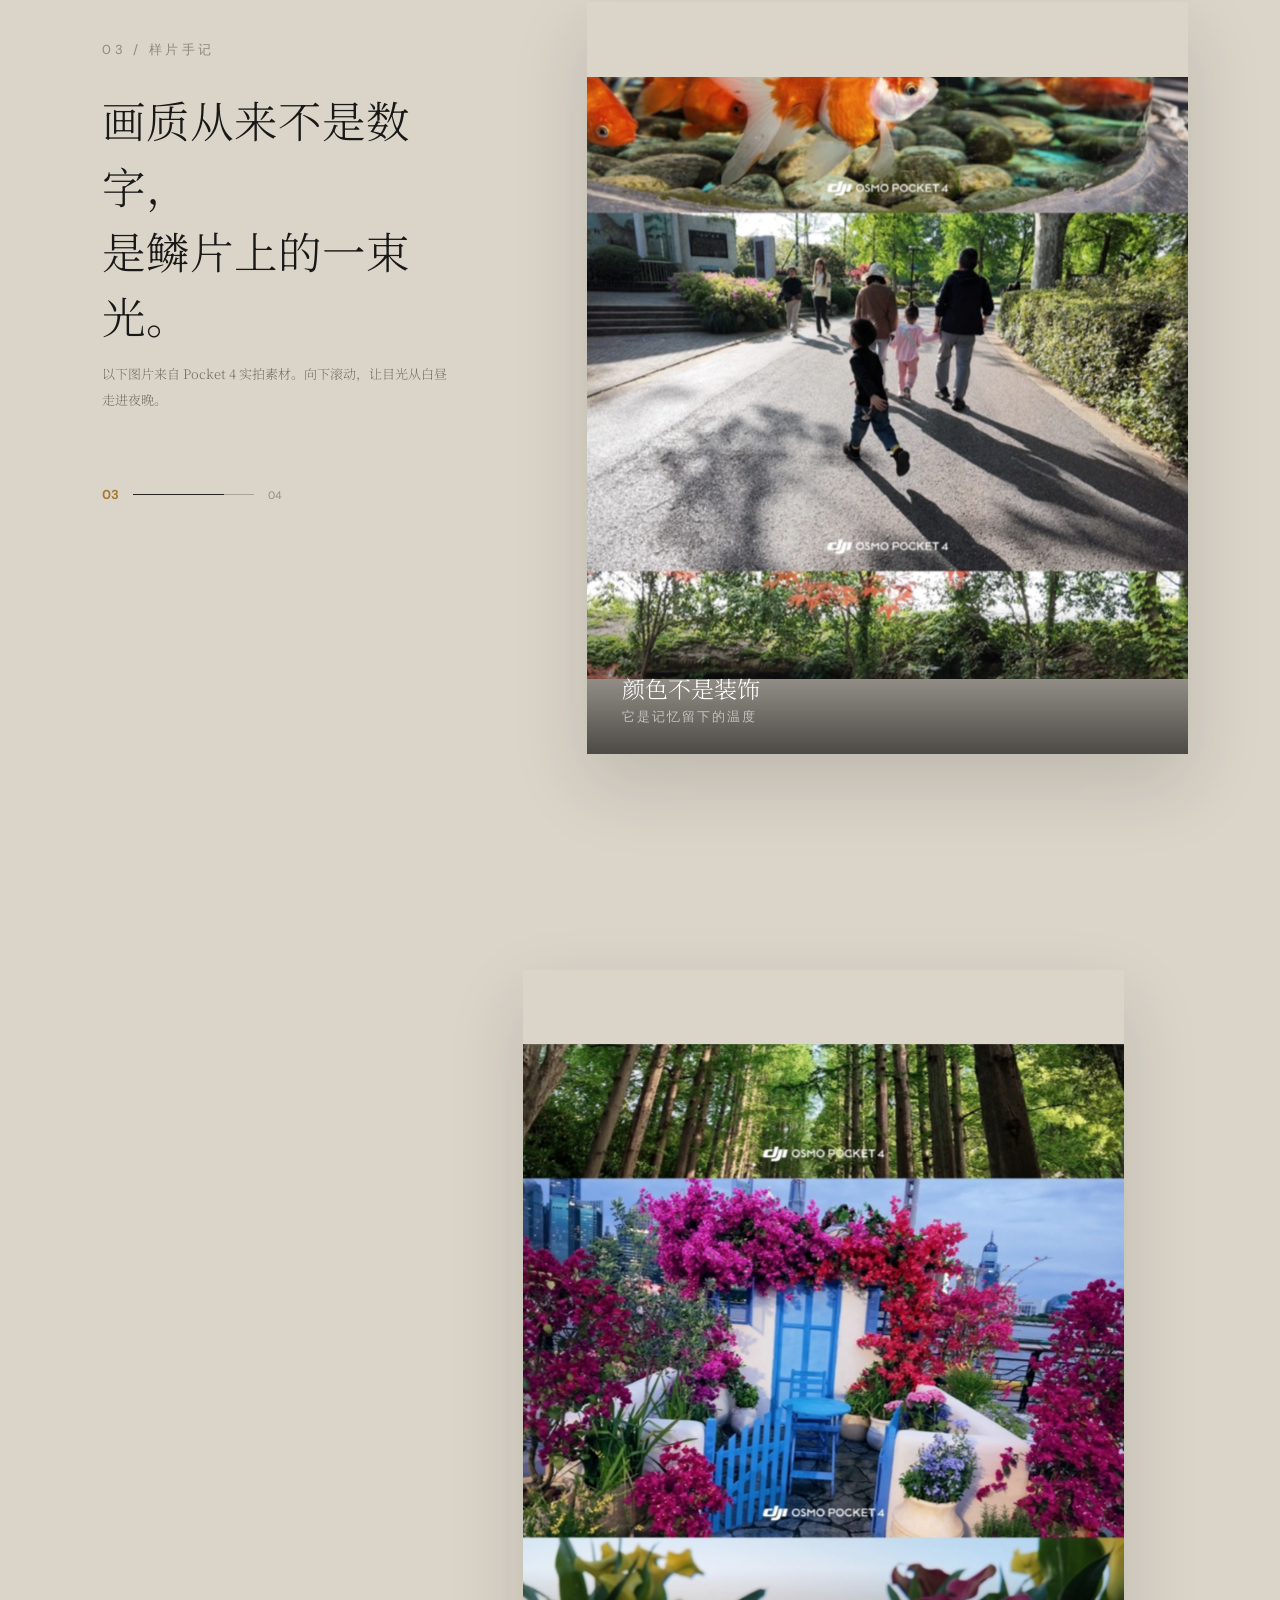
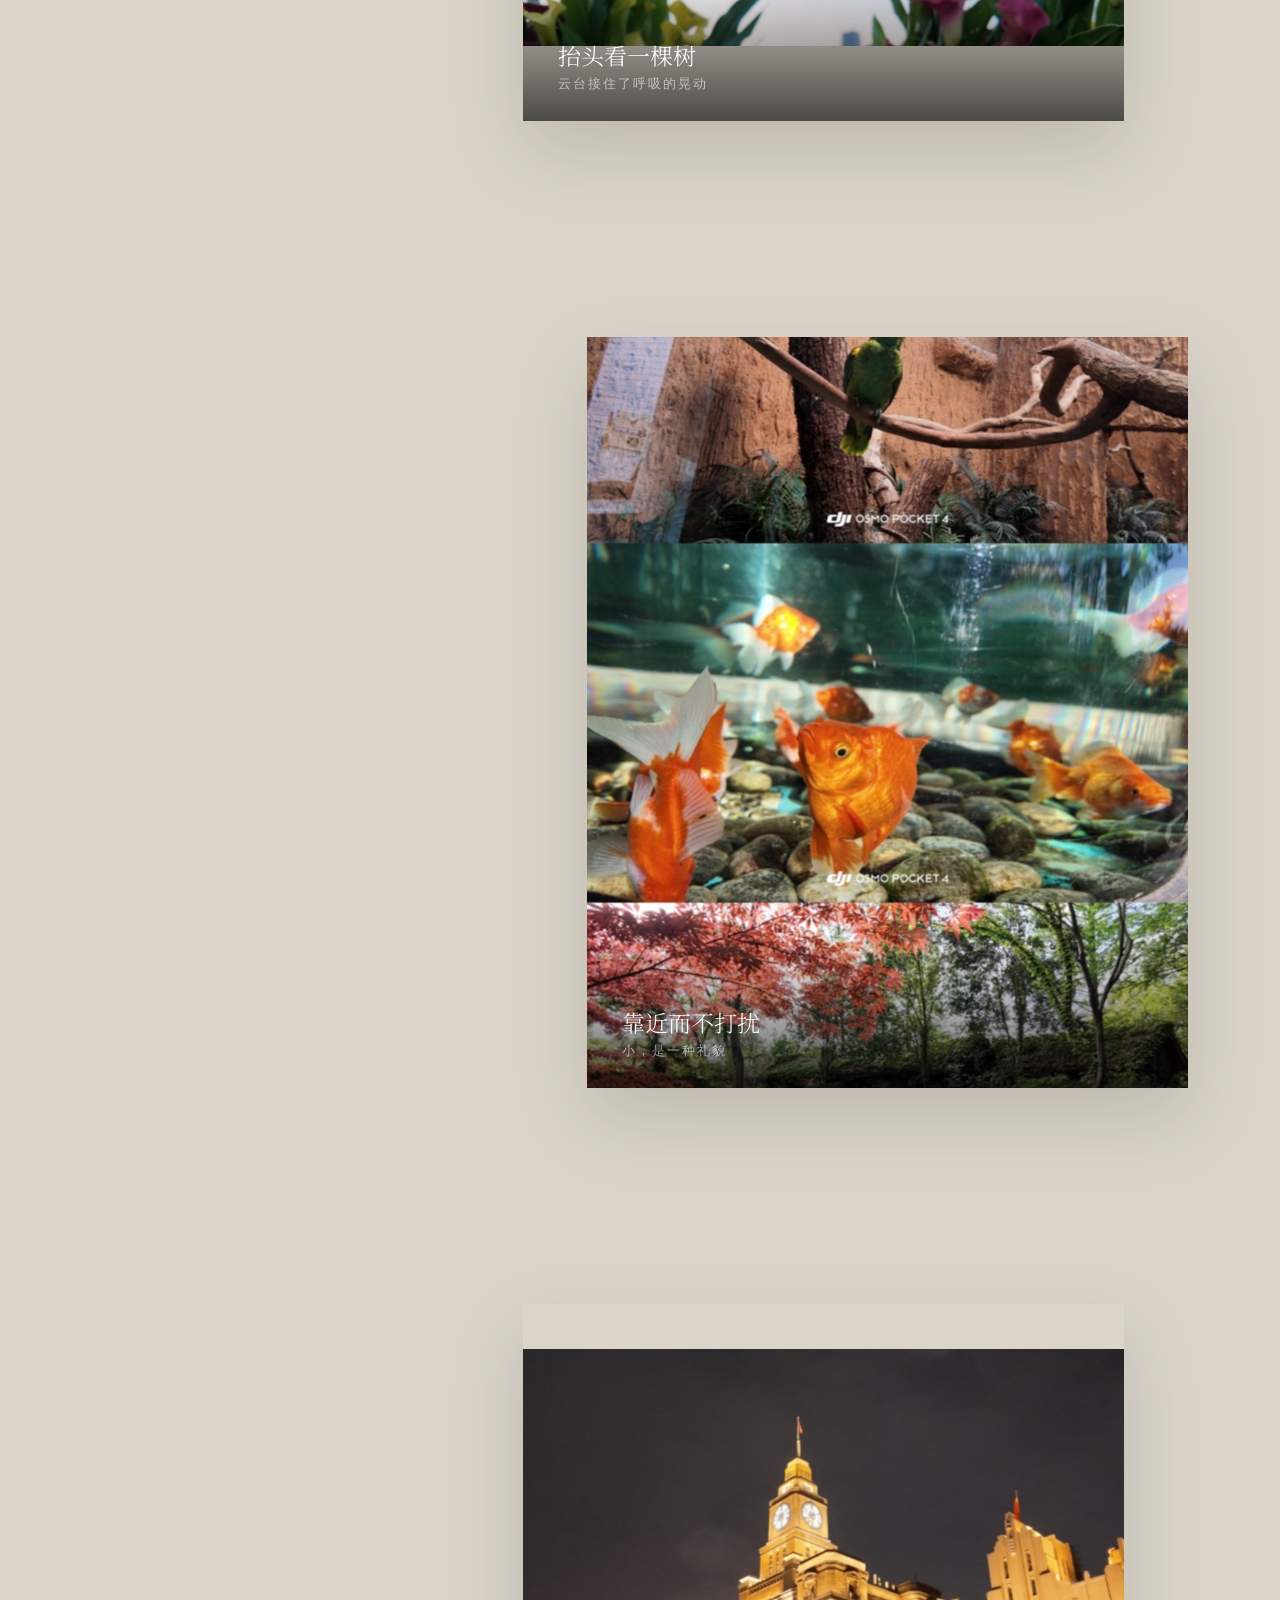
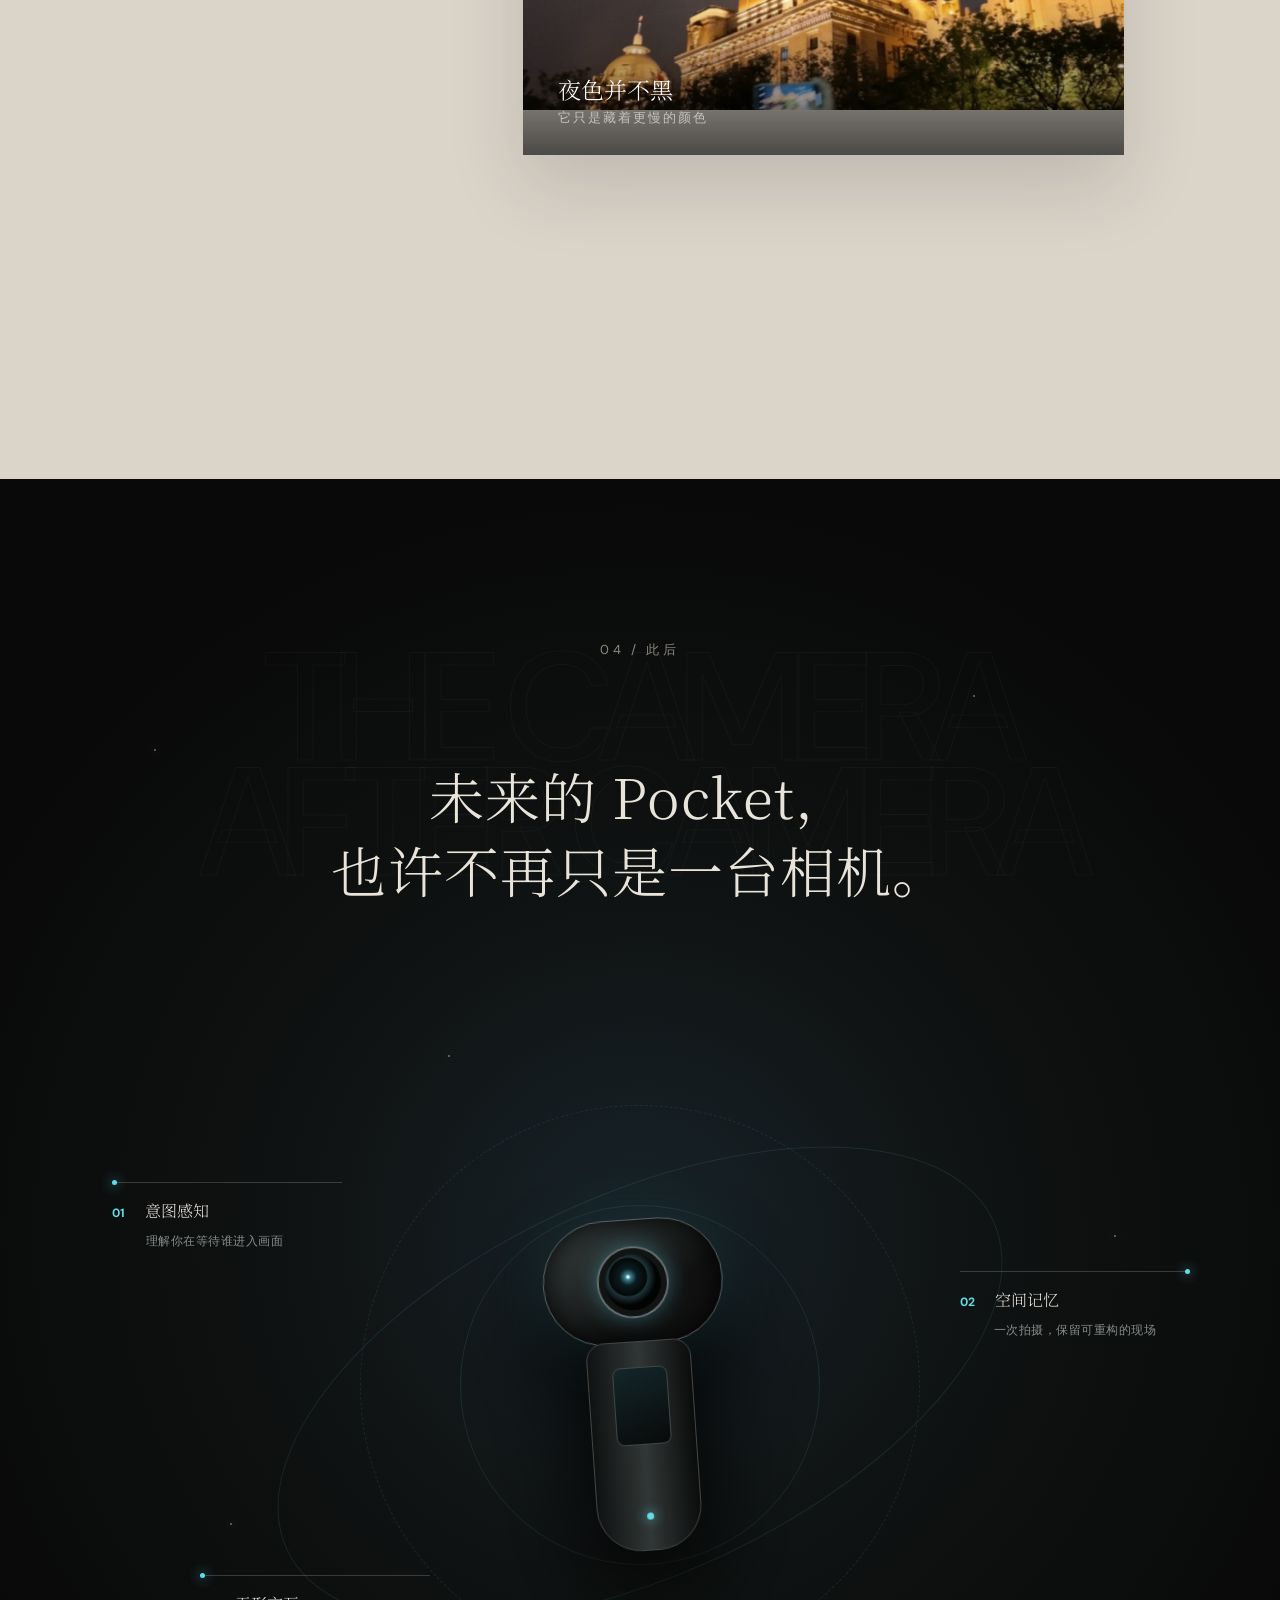
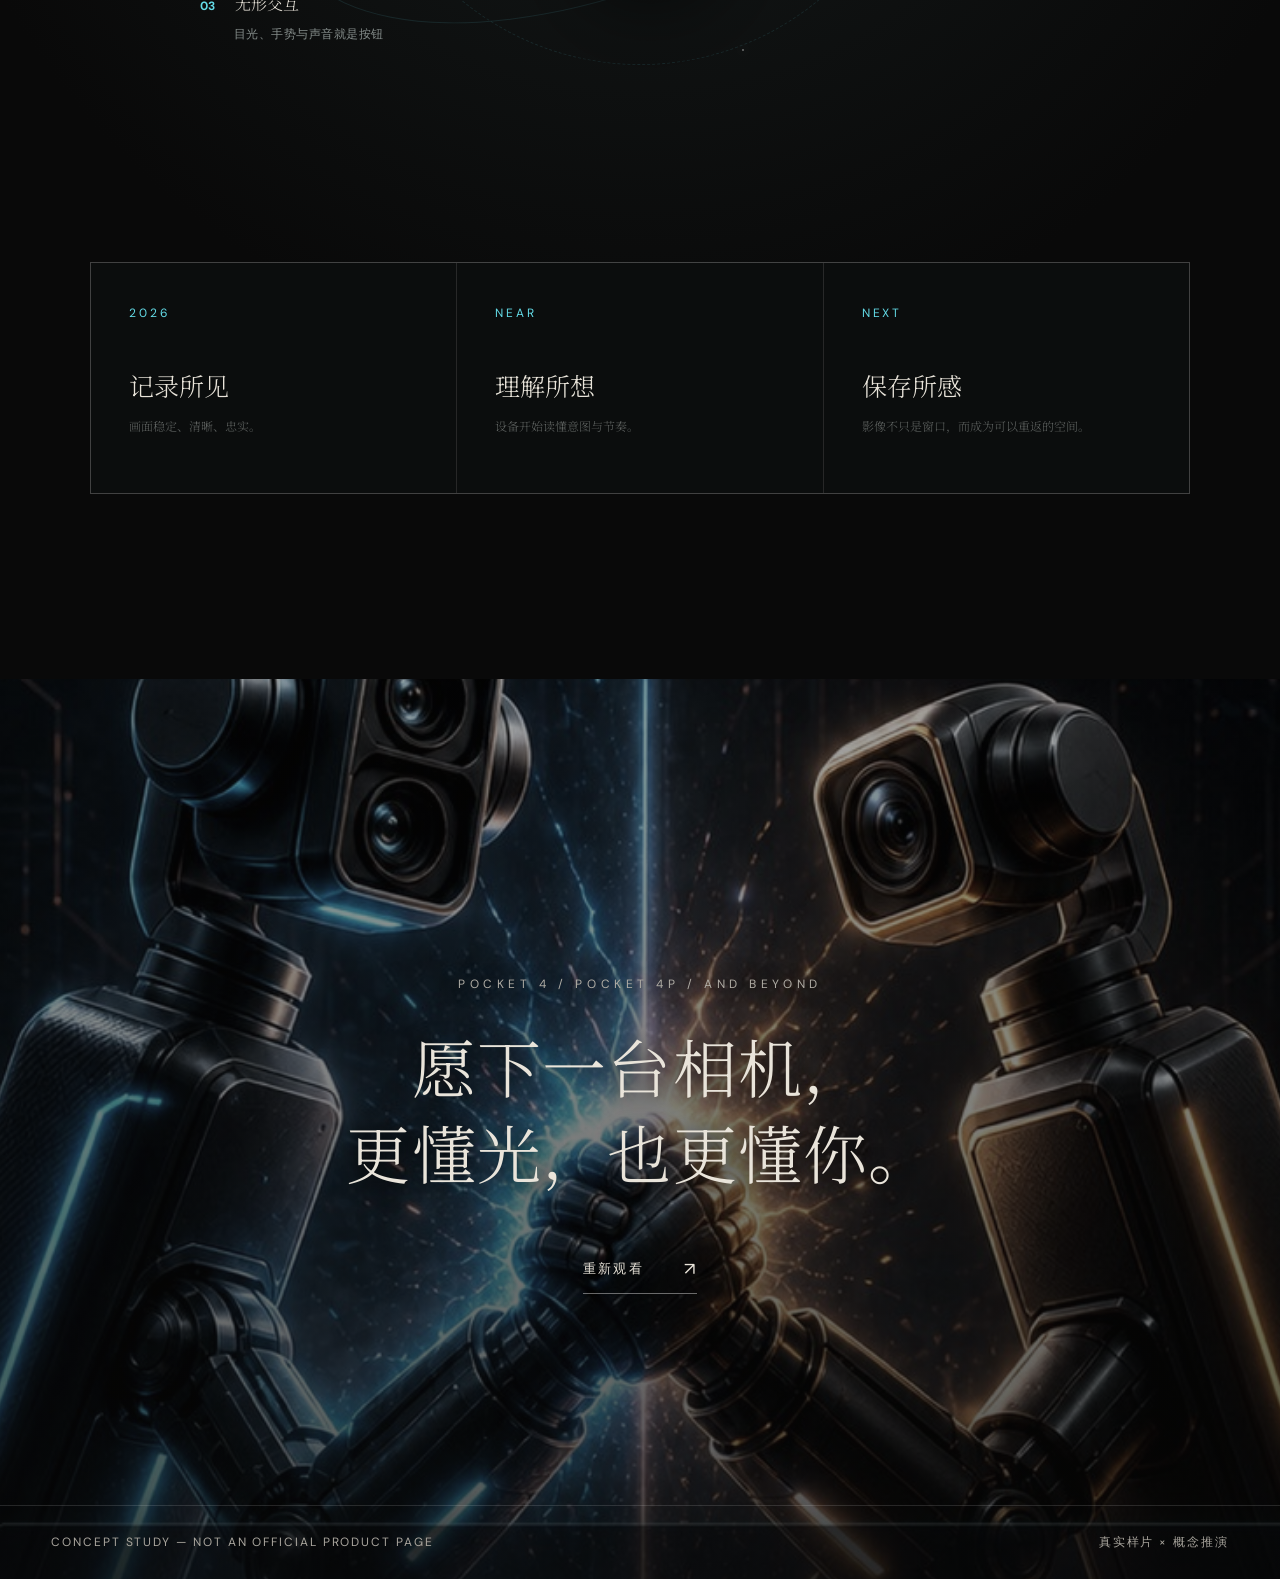
==== commit dff6d702: "Improve mobile layout and image loading" ====
--- a/public/experience.html
+++ b/public/experience.html
@@ -131,19 +131,19 @@
       </div>
       <div class="photo-stack">
         <figure class="photo-card" data-index="01">
-          <div class="photo-frame"><img src="./assets/dji_export_photo_20260514223009451.jpg" alt="Pocket 4 实拍金鱼与林间场景"></div>
+          <div class="photo-frame"><img src="./assets/dji_export_photo_20260514223009451.jpg" alt="Pocket 4 实拍金鱼与林间场景" loading="lazy" decoding="async"></div>
           <figcaption><span>颜色不是装饰</span><small>它是记忆留下的温度</small></figcaption>
         </figure>
         <figure class="photo-card" data-index="02">
-          <div class="photo-frame"><img src="./assets/dji_export_photo_20260514223326597.jpg" alt="Pocket 4 实拍树林与花园场景"></div>
+          <div class="photo-frame"><img src="./assets/dji_export_photo_20260514223326597.jpg" alt="Pocket 4 实拍树林与花园场景" loading="lazy" decoding="async"></div>
           <figcaption><span>抬头看一棵树</span><small>云台接住了呼吸的晃动</small></figcaption>
         </figure>
         <figure class="photo-card" data-index="03">
-          <div class="photo-frame"><img src="./assets/IMG_20260514_221131.jpg" alt="Pocket 4 实拍动物园场景"></div>
+          <div class="photo-frame"><img src="./assets/IMG_20260514_221131.jpg" alt="Pocket 4 实拍动物园场景" loading="lazy" decoding="async"></div>
           <figcaption><span>靠近而不打扰</span><small>小，是一种礼貌</small></figcaption>
         </figure>
         <figure class="photo-card landscape" data-index="04">
-          <div class="photo-frame"><img src="./assets/lv_0_20260514215409.jpg" alt="Pocket 4 实拍城市夜景"></div>
+          <div class="photo-frame"><img src="./assets/lv_0_20260514215409.jpg" alt="Pocket 4 实拍城市夜景" loading="lazy" decoding="async"></div>
           <figcaption><span>夜色并不黑</span><small>它只是藏着更慢的颜色</small></figcaption>
         </figure>
       </div>
--- a/public/style.css
+++ b/public/style.css
@@ -219,7 +219,7 @@
 .future-lines p { color:#5e6260; font:300 12px/1.8 var(--serif); }
 
 .closing { height:100vh; position:relative; display:flex; align-items:center; justify-content:center; overflow:hidden; }
-.closing-image { position:absolute; inset:-8%; background:linear-gradient(rgba(7,7,6,.32),rgba(7,7,6,.72)),url("./pocket4_cover_dualcamera_art.png") center 50%/cover; filter:saturate(.55); }
+.closing-image { position:absolute; inset:-8%; background:linear-gradient(rgba(7,7,6,.32),rgba(7,7,6,.72)),url("./closing-bg.jpg") center 50%/cover; filter:saturate(.55); }
 .closing-copy { position:relative; text-align:center; z-index:2; text-shadow:0 2px 20px #000; }
 .closing-copy>p { font-size:12px; letter-spacing:.38em; color:#b0ada5; }
 .closing h2 { margin:30px 0 50px; font-size:clamp(38px,5vw,72px); }
@@ -238,8 +238,9 @@
   .hero-copy { top:14vh; padding:0 7vw; }
   .hero h1 { font-size:39px; }
   .hero h1 em { transform:none; }
-  .device-stage { width:100%; height:360px; margin-top:32vh; transform:scale(.75); }
-  .device { flex:0 0 200px; }
+  .device-stage { width:118%; height:350px; margin:34vh -9% 0; transform:scale(.62); transform-origin:center top; gap:70px; }
+  .device { flex:0 0 190px; }
+  .device-label { display:none; }
   .versus { position:absolute; left:50%; top:48%; transform:translate(-50%,-50%); z-index:5; background:#111; padding:12px; border-radius:50%; }
   .manifesto { grid-template-columns:1fr; padding:18vh 9vw; }
   .quote { margin-left:45px; }
@@ -253,13 +254,28 @@
   .photo-stack { padding:0; }
   .photo-card,.photo-card:nth-child(even) { width:100%; margin-bottom:12vh; transform:none; }
   .future { padding-left:5vw; padding-right:5vw; }
-  .future-device { transform:scale(.8); margin-left:-10vw; margin-right:-10vw; }
-  .callout { width:190px; }
-  .c1{left:0}.c2{right:0}.c3{left:0}
+  .future-device { height:auto; min-height:0; display:flex; flex-direction:column; gap:16px; transform:none; margin:9vh 0 0; padding:60px 0 0; overflow:hidden; }
+  .concept-cam { margin-bottom:55px; flex:0 0 auto; }
+  .halo.h1 { width:300px; height:300px; top:25px; }
+  .halo.h2 { width:430px; height:430px; top:-40px; }
+  .halo.h3 { width:520px; height:260px; top:55px; }
+  .callout,.c1,.c2,.c3 { position:relative; inset:auto; width:100%; min-height:92px; padding:18px 18px 16px 52px; border:1px solid rgba(255,255,255,.12); background:rgba(8,11,11,.82); }
+  .callout::before { left:20px; top:24px; }
+  .callout b { position:absolute; left:18px; top:17px; }
+  .callout small { margin:8px 0 0; }
   .future-lines { grid-template-columns:1fr; }
-  footer { gap:20px; line-height:1.7; }
+  .closing { min-height:100svh; height:auto; padding:18vh 7vw 120px; }
+  footer { flex-direction:column; align-items:center; text-align:center; gap:8px; line-height:1.5; padding:20px 6vw; }
   .film-intro__mark span,.film-intro__mark i { font-size:12px; letter-spacing:.28em; }
   .cinema-bar { height:8px; }
+}
+
+@media (max-width: 420px) {
+  .hero h1 { font-size:34px; }
+  .hero-copy { top:12vh; }
+  .device-stage { transform:scale(.54); margin-top:36vh; }
+  .manifesto { padding-left:8vw; padding-right:8vw; }
+  .future-intro h2 { font-size:31px; }
 }
 
 @media (prefers-reduced-motion: reduce) {
